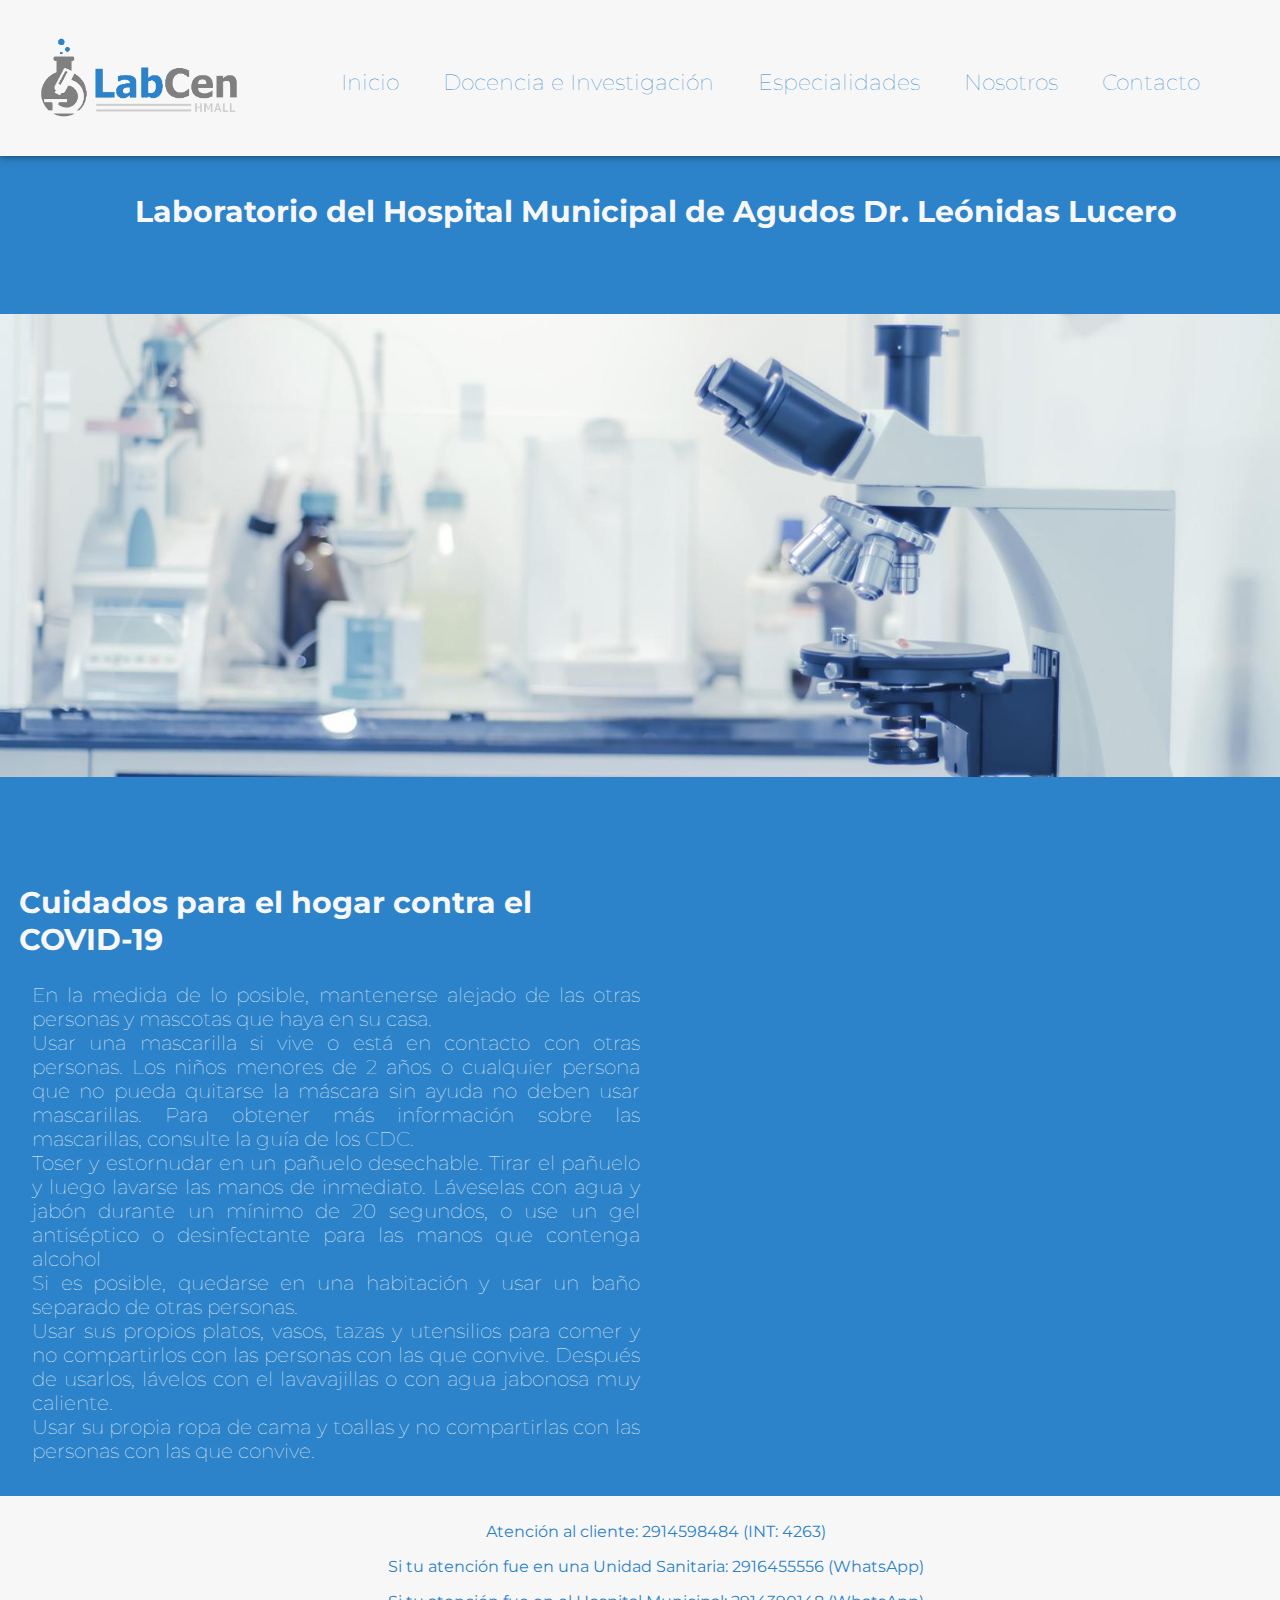
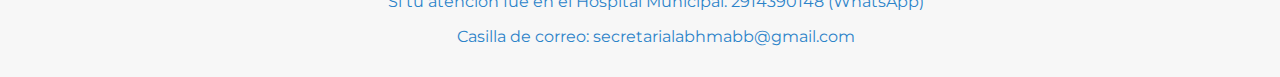
==== index.html @ 8967cf99 "Initial commit" ====
<!DOCTYPE html>
<html lang="en">

<head>
    <link rel="stylesheet" href= "./css/style.css">
    <link rel="preconnect" href="https://fonts.googleapis.com">
    <link rel="preconnect" href="https://fonts.gstatic.com" crossorigin>
    <link href="https://fonts.googleapis.com/css2?family=Montserrat:wght@500&display=swap" rel="stylesheet">
    <link href="https://fonts.googleapis.com/css2?family=Montserrat:wght@300;400;500&display=swap" rel="stylesheet">
    <meta charset="UTF-8">
    <meta http-equiv="X-UA-Compatible" content="IE=edge">
    <meta name="viewport" content="width=device-width, initial-scale=1.0">
    <title>Inicio</title>
</head>

<body class="reset grid_index">
    <header>
        <img class="logo" src="../img/Logo.png" alt="">
        <nav>
            <ul class="nav__links">
                <li><a href="#">Inicio</a></li>
                <li><a href="./html/docencia.html">Docencia e Investigación</a></li>
                <li><a href="./html/especialidades.html">Especialidades</a></li>
                <li><a href="./html/nosotros.html">Nosotros</a></li>
                <li><a href="./html/contacto.html">Contacto</a></li>
            </ul>
        </nav>
    </header>
    <h1 class="titulo">Laboratorio del Hospital Municipal de Agudos Dr. Leónidas Lucero</h1>
    <img class="bannersec" src="../img/labclin.jpg" alt="">
    
        <div class="contenido">
            <h2>Cuidados para el hogar contra el COVID-19</h2>
            <li>En la medida de lo posible, mantenerse alejado de las otras personas y mascotas que haya en su casa.
            </li>
            <li>Usar una mascarilla si vive o está en contacto con otras personas. Los niños menores de 2 años o
                cualquier persona que no pueda quitarse la máscara sin ayuda no deben usar mascarillas. Para obtener más
                información sobre las mascarillas, consulte la guía de los CDC.</li>
            <li>Toser y estornudar en un pañuelo desechable. Tirar el pañuelo y luego lavarse las manos de inmediato.
                Láveselas con agua y jabón durante un mínimo de 20 segundos, o use un gel antiséptico o desinfectante
                para las manos que contenga alcohol</li>
            <li>Si es posible, quedarse en una habitación y usar un baño separado de otras personas.</li>
            <li>Usar sus propios platos, vasos, tazas y utensilios para comer y no compartirlos con las personas con las
                que convive. Después de usarlos, lávelos con el lavavajillas o con agua jabonosa muy caliente.</li>
            <li>Usar su propia ropa de cama y toallas y no compartirlas con las personas con las que convive.</li>

        </div>

        <div class="video">
            <iframe width="800" height="600" src="https://www.youtube.com/embed/ZREP3GTznlg"
                title="YouTube video player" frameborder="0"
                allow="accelerometer; autoplay; clipboard-write; encrypted-media; gyroscope; picture-in-picture"
                allowfullscreen></iframe>
        </div>

    <footer class="footer">
        <div>
        <p>Atención al cliente: 2914598484 (INT: 4263)</p>
        <p>Si tu atención fue en una Unidad Sanitaria: 2916455556 (WhatsApp)</p>
        <p>Si tu atención fue en el Hospital Municipal: 2914390148 (WhatsApp)</p>
        <p>Casilla de correo: secretarialabhmabb@gmail.com</p>
        </div>
    </footer>
    </div>
</body>

</html>
---- css/style.css ----
.reset {
    margin: 0;
    padding: 0;
    box-sizing: border-box;
}

body{
    background-color: #2c83c9;
    font-family: 'Montserrat', sans-serif;
}

.bannersec{
        height: auto;
        width: 100%;
        display:block;
        margin:auto; 
        padding-top: 0%;
        padding-bottom: 0%;
}

.titulo {
    width: 85%;
    text-align: center;
    font-size: 30px;
    margin: auto;
    color: #f7f7f7;
    padding: 1%;
    font-family: 'Montserrat', sans-serif;  
}
.contenido h2{
    font-size: 30px;
    color: #f7f7f7;
    padding-left: 3%;
}
.contenido li{
    font-size: 20px;
    color: #f7f7f7;
    text-align: justify;
    max-width: 1024px;
    padding-left: 5%;
}

li, a {
    font-family: 'Montserrat', sans-serif;
    font-weight: lighter;
    font-size: 22px;
    text-decoration: none;
    color: #2c83c9;
}

header{
    background-color: #f7f7f7;
    display: flex;
    justify-content: space-between;
    align-items: center;
    padding: 30px 7% 30px 3%;
    box-shadow: 0px 0px 8px rgba(0,0,0,.6);
}

.nav__links {
    list-style: none;
}

.nav__links li {
    display: inline-block;
    padding: 0px 20px;
    padding-top: 10px;
}

.nav__links li a {
    transition: all 500ms ease;
    
}

.nav__links li a:hover {
    color: #f7f7f7;
    background-color: #2c83c9;
    border: none;
    border-radius: 50px;
    padding: 9px 25px;
    transition: all 500ms ease;
}
.logo{
    max-width: 200px;
    
}

.doc-list{
    padding-left: 3%;
}

.doc-list h1{
    color: #f7f7f7;
    font-size: 32px;
}
.doc-list li{
    color: #f7f7f7;
    font-size: 20px;
}


.footer{
    color:#2c83c9;
    background-color: #f7f7f7;
    width: 100%;
    text-align: center;
    padding-top: 10px;
    padding-bottom: 15px;
    bottom: 0;     
}


.caja-secciones{
    display:flex;
    justify-content: space-between;
    width: 90%;
    margin-left: 50px;
}

.caja-secciones-desc{
    font-size: 25px;
    color: #f7f7f7;
    text-align: justify; 
    width: 90%;   
    margin-left: 50px;
    }

    .caja-secciones-ind{
        width: 550px;
        padding-right: 100px;
        padding-left: 100px;
    }


    .division-nosotros{
        display: flex;
    }
    .division-nosotros img{
        padding-left: 300px;
    }

.flex-doc{
    display: flex;
    justify-content: space-between;
}

.posicion-docencia h4{
    color: #03045e;
}

.formulario{
width: 30%;
padding: 10px;
padding-right: 100px;
border-radius: 10px;
font-family: 'Montserrat', sans-serif;
font-size: 30px;
}

.consulta{
width: 30%;
height: 30%;
padding: 10px;
padding-right: 100px;
border-radius: 10px;
font-family: 'Montserrat', sans-serif;
font-size: 30px;
}

.form-complete{
   text-align: center;
}

.sexo-check{
    font-family: 'Montserrat', sans-serif;
    font-size: 30px;
    border-radius: 10px;
}

legend h2{
    color: white;
}

/*--------------------------------------------GRID INDEX--------------------------------------------*/

.grid_index{
    display: grid;
    grid-template-columns: repeat(2, 50%);
    grid-template-rows: 10% 4% 36% 40% auto;
    grid-row-gap: 1.5rem;
    grid-column-gap: 2rem;
    grid-template-areas: "header header"
                        "title title"
                        "img img"
                        "contenido video"
                        "footer footer";
    }
    header{
        grid-area: header;
    }
     .titulo {
         grid-area: title ;
     }
     .bannersec{
        grid-area: img;
        align-self: center;
        align-items: center;
     }
     .contenido{
         grid-area: contenido;
         align-self: center;
     }
     .video{
         grid-area: video;
         align-self: center;
     }
     .footer{
         grid-area: footer;
     }
     
/*--------------------------------------------GRID-DOCENCIA--------------------------------------------*/

     .grid_doc{
         display: grid;
         grid-template-columns: 100%;
         grid-template-rows:8% 4% 30% 47% auto; 
         grid-row-gap: 1.5rem;
         grid-template-areas: "header"
                              "title"
                              "img"
                              "texto"
                              "footer";
     }
     header{
         grid-area: header;
     }
     .titulo{
         grid-area: title;
     }
     .bannersec {
        grid-area: img;
     }
     .docencia{
        grid-area: docencia;
    }
    .investigacion{
        grid-area: investigacion;
    }
    .produc{
        grid-area: prod;
    }
     .doc-list{
         grid-area: texto;
         display: grid;
         grid-template-columns: 100%;
         grid-template-rows: 35% 30% 33%;
         grid-template-areas: "docencia"
                              "investigacion"
                              "prod";
        grid-row-gap: 1rem;
     }
    
     .footer{
         grid-area: footer;
         align-self: center;
     }

     .video{
         position: relative;
         padding-bottom: 56.25%;
         height: 0%;
     }
     .video iframe{
         position:absolute;
         top: 0;
         left: 0;
         width: 95%;
         height: 100%;
         padding-right: 5%;
     }

 /*--------------------------------------------MEDIA QUERIES INDEX 768px--------------------------------------------*/

 @media screen and (max-width: 768px) {
    body{
        background-color: #f7f7f7;
    }
    header{
        display: flex;
        flex-direction: column;
        padding: 30px 7% 30px 3%;
        box-shadow: 0px 0px 8px rgba(0,0,0,.6);
        align-items: center;
    }

    .titulo {
        color: #2c83c9;
        
    }

    .nav__links{
        display: flex;
        flex-direction: column;
        align-items: center;
    }
    .grid_index{
        display: grid;
        grid-template-columns: 100%;
        grid-template-rows: 16% 4% 15% 30% 21% auto;
        grid-row-gap: 1.5rem;
        grid-template-areas: "header"
                             "title"
                             "img"
                             "contenido"
                             "video"
                             "footer";
        }
        header{
            grid-area: header;
        }
         .titulo {
             grid-area: title ;
             align-self: center;
         }
         .bannersec{
            grid-area: img;
            align-self: center;
         }
         .contenido{
             grid-area: contenido;
             align-self: center;
             padding-right: 5%;
         }
         .video{
             grid-area: video;
             align-self: center;
         }
         .video iframe{
             padding-right: 0%;
             width: 100%;
         }
         .footer{
             grid-area: footer;
             align-self: center;
         }
    .contenido h2{
        color: #2c83c9;
        font-size: 25px;
        padding-left: 3%;
    }
    .contenido li{
        color: #2c83c9;
    }
    
    .contenido li{
        font-size: 20px;
        text-align: justify;
        max-width: 768px;
        padding-left: 5%;
        padding-right: 5%;
        line-height: 30px;
    }
    .footer{
        color:#f7f7f7;
        background-color: #2c83c9;     
    }

 }

/*--------------------------------------------MEDIA QUERIES INDEX 425px--------------------------------------------*/

 @media screen and (max-width: 425px) {
    body{
        background-color: #f7f7f7;
    }
    header{
        display: flex;
        flex-direction: column;
        padding: 30px 7% 30px 3%;
        box-shadow: 0px 0px 8px rgba(0,0,0,.6);
        align-items: center;
    }

    .titulo {
        color: #f7f7f7;
        
    }

    .nav__links{
        font-size: 8px;
        display: flex;
        flex-direction: column;
        align-items: center;
    }
    .grid_index{
        background-color: #2c83c9;
        display: grid;
        grid-template-columns: 100%;
        grid-template-rows: 16% 4% 8% 42% 12% auto;
        grid-row-gap: 1.5rem;
        grid-template-areas: "header"
                             "title"
                             "img"
                             "contenido"
                             "video"
                             "footer";
        }
        header{
            grid-area: header;
        }
         .titulo {
             grid-area: title ;
             align-self: center;
         }
         .bannersec{
            grid-area: img;
            align-self: center;
         }
         .contenido{
             grid-area: contenido;
             align-self: center;
             padding-right: 5%;
             padding-left: 5%;
         }
         .video{
             grid-area: video;
             align-self: center;
         }
         .video iframe{
             padding-right: 0%;
             width: 100%;
         }
         .footer{
             grid-area: footer;
             align-self: center;
         }
    .contenido h2{
        color: #f7f7f7;
        font-size: 20px;
        padding-left: 3%;
        text-align: center;
    }
       
    .contenido li{
        color: #f7f7f7;
        font-size: 15px;
        text-align: justify;
        max-width: 768px;
        padding-left: 5%;
        padding-right: 5%;
        line-height: 30px;
    }
    .footer{
        color:#2c83c9;
        background-color: #f7f7f7;  
        font-size: 15px; 
    }
    .grid_index .titulo{
        color: #f7f7f7;
        font-size: 23px;
    }

    .footer p{
        padding-right: 5%;
        padding-left: 5%;
    }

 }

 /*--------------------------------------------MEDIA QUERIES DOCENCIA 768px--------------------------------------------*/

 @media screen and (max-width: 768px) {
    body{
        background-color: #f7f7f7;
    }
    header{
        display: flex;
        flex-direction: column;
        padding: 30px 7% 30px 3%;
        box-shadow: 0px 0px 8px rgba(0,0,0,.6);
        align-items: center;
    }

    .titulo {
        color: #2c83c9;
        
    }

    .nav__links{
        display: flex;
        flex-direction: column;
        align-items: center;
    }

    .grid_doc{
        display: grid;
        grid-template-columns: 100%;
        grid-template-rows: 23% 4% 11.5% 47% auto;
        grid-row-gap: 1.5rem;
        grid-template-areas: "header"
                             "title"
                             "img"
                             "texto"
                             "footer";
        }
        header{
            grid-area: header;
        }
         .titulo {
             grid-area: title ;
             align-self: center;
         }
         .bannersec{
            grid-area: img;
            align-self: center;
         }
         .docencia{
            grid-area: docencia;
            align-self: center;
            padding-right: 5%;
        }
        .investigacion{
            grid-area: investigacion;
            align-self: center;
            padding-right: 5%;
        }
        .produc{
            grid-area: produc;
            align-self: center;
            padding-right: 5%;
        }
        .doc-list{
            padding-right: 3%;
            grid-area: texto;
            display: grid;
            grid-template-columns: 100%;
            grid-template-rows: 38% 27% 25%;
            grid-template-areas: "docencia"
                                 "investigacion"
                                 "produc";
           grid-row-gap: 1rem;
        }
         .footer{
            grid-area: footer;
            align-self: center;
        }
        .doc-list .docencia h1{
            color: #2c83c9;
            font-size: 25px;
            padding-left: 5%;
        }
        .doc-list .investigacion h1{
            color: #2c83c9;
            font-size: 25px;
            padding-left: 5%;
        }
        .doc-list .produc h1{
            color: #2c83c9;
            font-size: 25px;
            padding-left: 5%;
        }
        .doc-list .docencia li{
            color: #2c83c9;
            font-size: 20px;
            text-align: justify;
            padding-right: 5%;
        }
        .doc-list .investigacion li{
            color: #2c83c9;
            font-size: 20px;
            text-align: justify;
            padding-right: 5%;
        }
        .doc-list .produc li{
            color: #2c83c9;
            font-size: 20px;
            text-align: justify;
            padding-right: 5%;
        }

 }
 
  /*--------------------------------------------MEDIA QUERIES DOCENCIA 425px--------------------------------------------*/

 @media screen and (max-width: 425px) {
    body{
        background-color: #f7f7f7;
    }
    header{
        display: flex;
        flex-direction: column;
        padding: 30px 7% 30px 3%;
        box-shadow: 0px 0px 8px rgba(0,0,0,.6);
        align-items: center;
    }

    .titulo {
        color: #f7f7f7;
        
    }

    .nav__links{
        font-size: 8px;
        display: flex;
        flex-direction: column;
        align-items: center;
    }
    .grid_doc{
        background-color: #2c83c9;
        display: grid;
        grid-template-columns: 100%;
        grid-template-rows: 23% 4% 7% 47% auto;
        grid-row-gap: 1.5rem;
        grid-template-areas: "header"
                             "title"
                             "img"
                             "texto"
                             "footer";
        }
        header{
            grid-area: header;
        }
         .titulo {
             grid-area: title ;
             align-self: center;
         }
         .bannersec{
            grid-area: img;
            align-self: center;
         }
         .docencia{
            grid-area: docencia;
            align-self: center;
            padding-right: 5%;
        }
        .investigacion{
            grid-area: investigacion;
            align-self: center;
            padding-right: 5%;
        }
        .produc{
            grid-area: produc;
            align-self: center;
            padding-right: 5%;
        }
        .doc-list{
            padding-right: 3%;
            grid-area: texto;
            display: grid;
            grid-template-columns: 100%;
            grid-template-rows:  38% 27% 25%;
            grid-template-areas: "docencia"
                                 "investigacion"
                                 "produc";
           grid-row-gap: 1rem;
        }
         .doc-list .docencia h1{
            color: #f7f7f7;
            font-size: 20px;
            padding-left: 5%;
        }
        .doc-list .investigacion h1{
            color: #f7f7f7;
            font-size: 20px;
            padding-left: 5%;
        }
        .doc-list .produc h1{
            color: #f7f7f7;
            font-size: 20px;
            padding-left: 5%;
        }
        .doc-list .docencia li{
            color: #f7f7f7;
            font-size: 15px;
            text-align: justify;
            padding-right: 5%;
        }
        .doc-list .investigacion li{
            color: #f7f7f7;
            font-size: 15px;
            text-align: justify;
            padding-right: 5%;
        }
        .doc-list .produc li{
            color: #f7f7f7;
            font-size: 15px;
            text-align: justify;
            padding-right: 5%;
        }
        
         .footer{
             grid-area: footer;
             align-self: center;
         }
   

    .footer{
        color:#2c83c9;
        background-color: #f7f7f7;  
        font-size: 15px; 
    }
    .grid_doc .titulo{
        color: #f7f7f7;
        font-size: 23px;
    }

    .footer p{
        padding-right: 5%;
        padding-left: 5%;
    }

 }
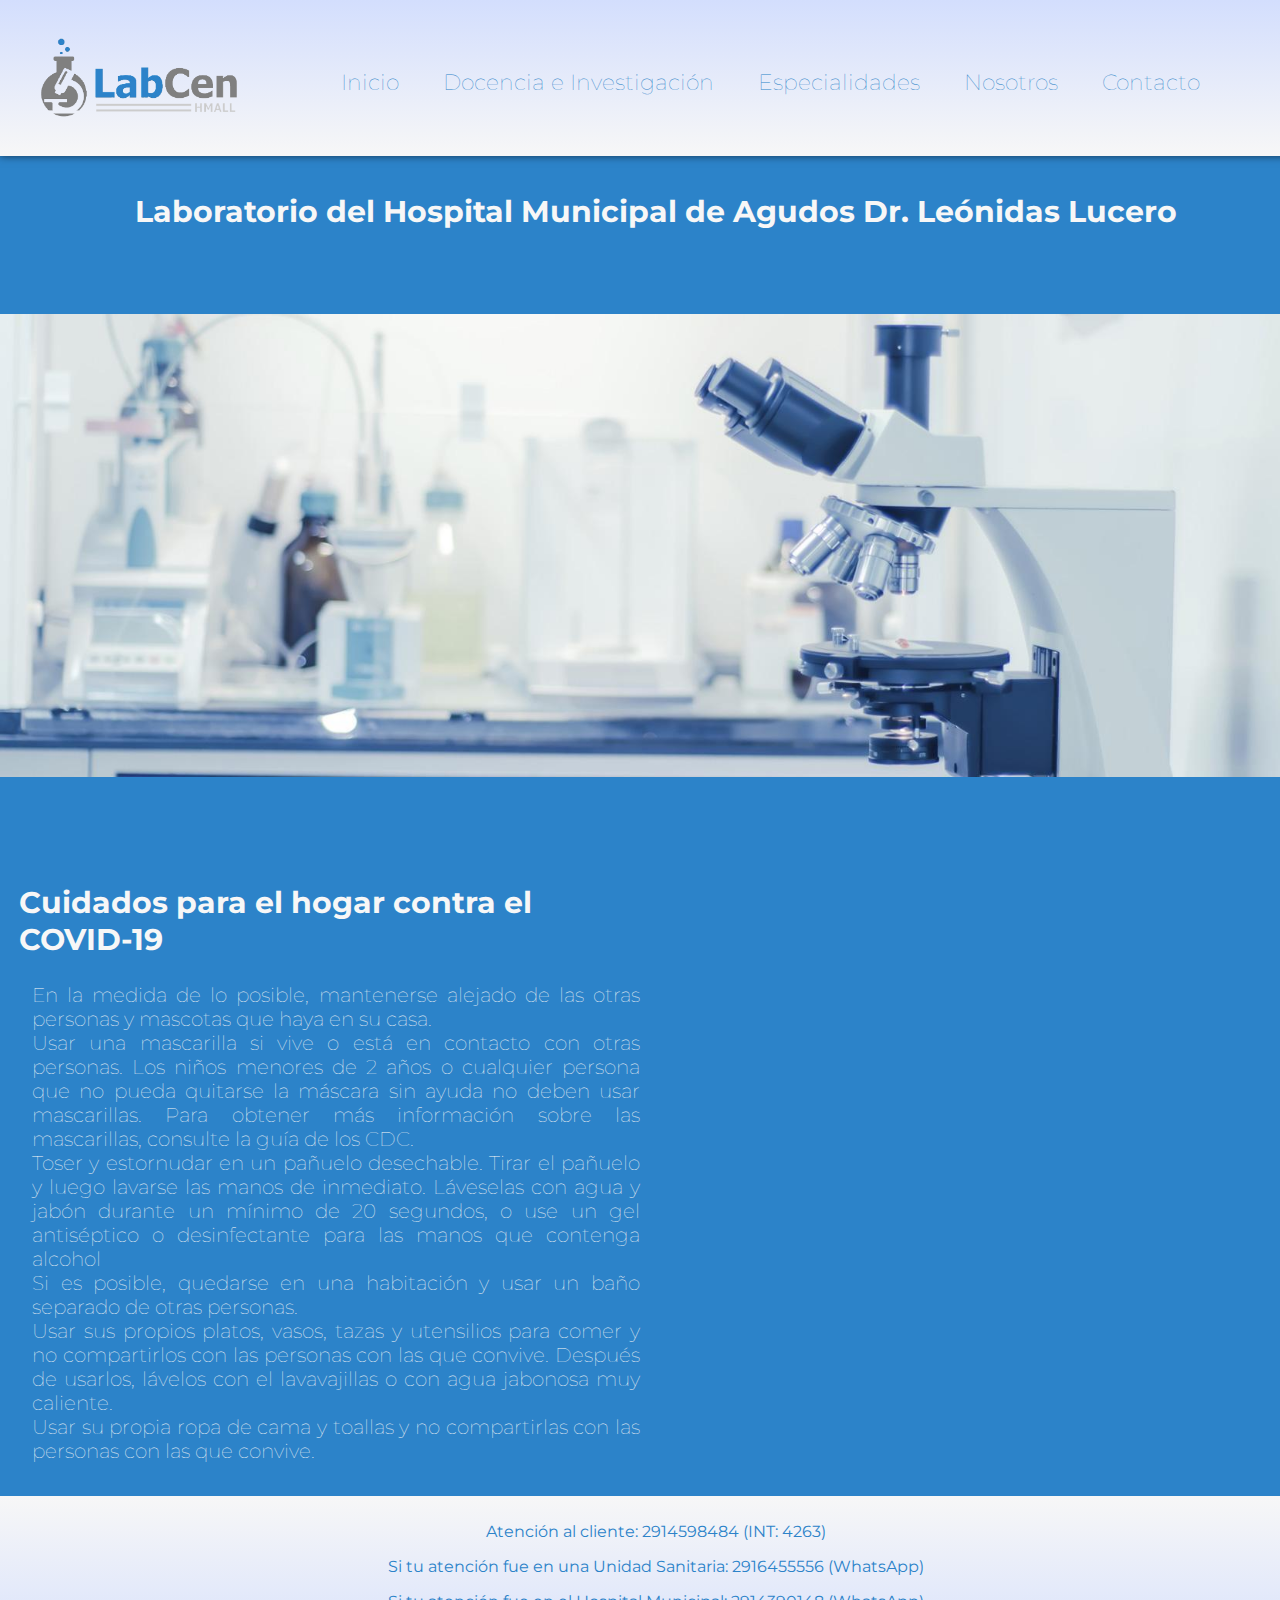
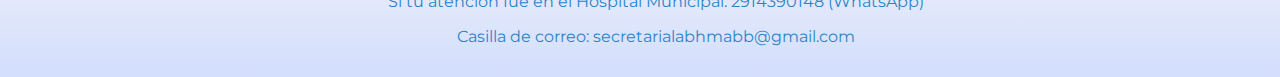
==== commit 181f79ba: "add transformation to title" ====
--- a/index.html
+++ b/index.html
@@ -14,7 +14,7 @@
 </head>
 
 <body class="reset grid_index">
-    <header>
+    <header class="grad">
         <img class="logo" src="../img/Logo.png" alt="">
         <nav>
             <ul class="nav__links">
@@ -53,7 +53,7 @@
                 allowfullscreen></iframe>
         </div>
 
-    <footer class="footer">
+    <footer class="footer grad1">
         <div>
         <p>Atención al cliente: 2914598484 (INT: 4263)</p>
         <p>Si tu atención fue en una Unidad Sanitaria: 2916455556 (WhatsApp)</p>
--- a/css/style.css
+++ b/css/style.css
@@ -711,4 +711,11 @@
 
  }
 
- 
+ /*---------------GRADIENTES---------------*/
+ .grad {
+     background-image: linear-gradient(to bottom, rgb(211, 222, 253), #f7f7f7 100%, white);
+ }
+
+ .grad1{
+    background-image: linear-gradient(to top, rgb(211, 222, 253), #f7f7f7 100%, white);
+ }
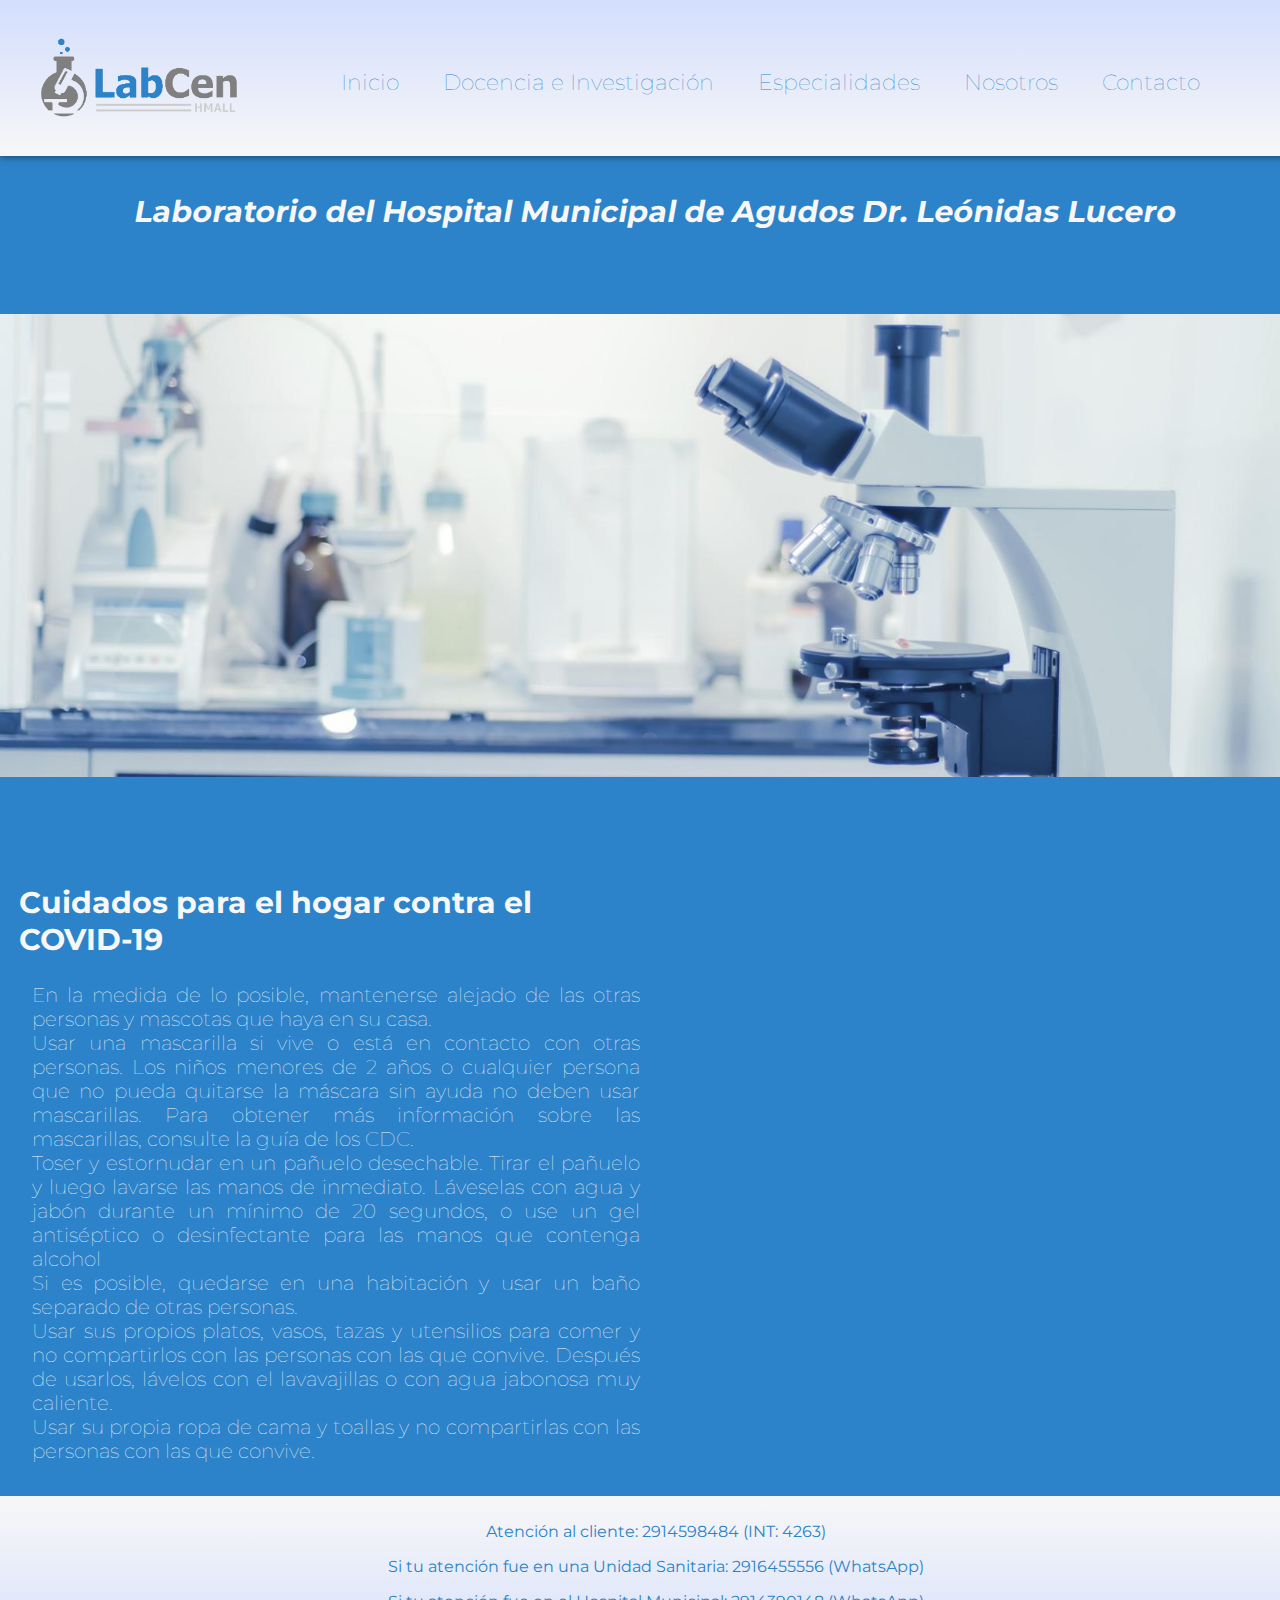
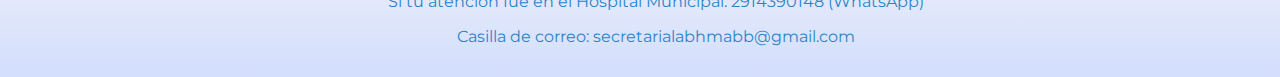
==== commit 3d2b3345: "add gradient(header-footer) + transform(title)" ====
--- a/index.html
+++ b/index.html
@@ -26,7 +26,7 @@
             </ul>
         </nav>
     </header>
-    <h1 class="titulo">Laboratorio del Hospital Municipal de Agudos Dr. Leónidas Lucero</h1>
+    <h1 class="titulo transf">Laboratorio del Hospital Municipal de Agudos Dr. Leónidas Lucero</h1>
     <img class="bannersec" src="../img/labclin.jpg" alt="">
     
         <div class="contenido">
--- a/css/style.css
+++ b/css/style.css
@@ -719,3 +719,10 @@
  .grad1{
     background-image: linear-gradient(to top, rgb(211, 222, 253), #f7f7f7 100%, white);
  }
+
+ /*---------------TRANSFORMACIONES---------*/
+ .transf{
+     transform: skewX(-10deg);
+     transition: all 2s;
+ }
+ 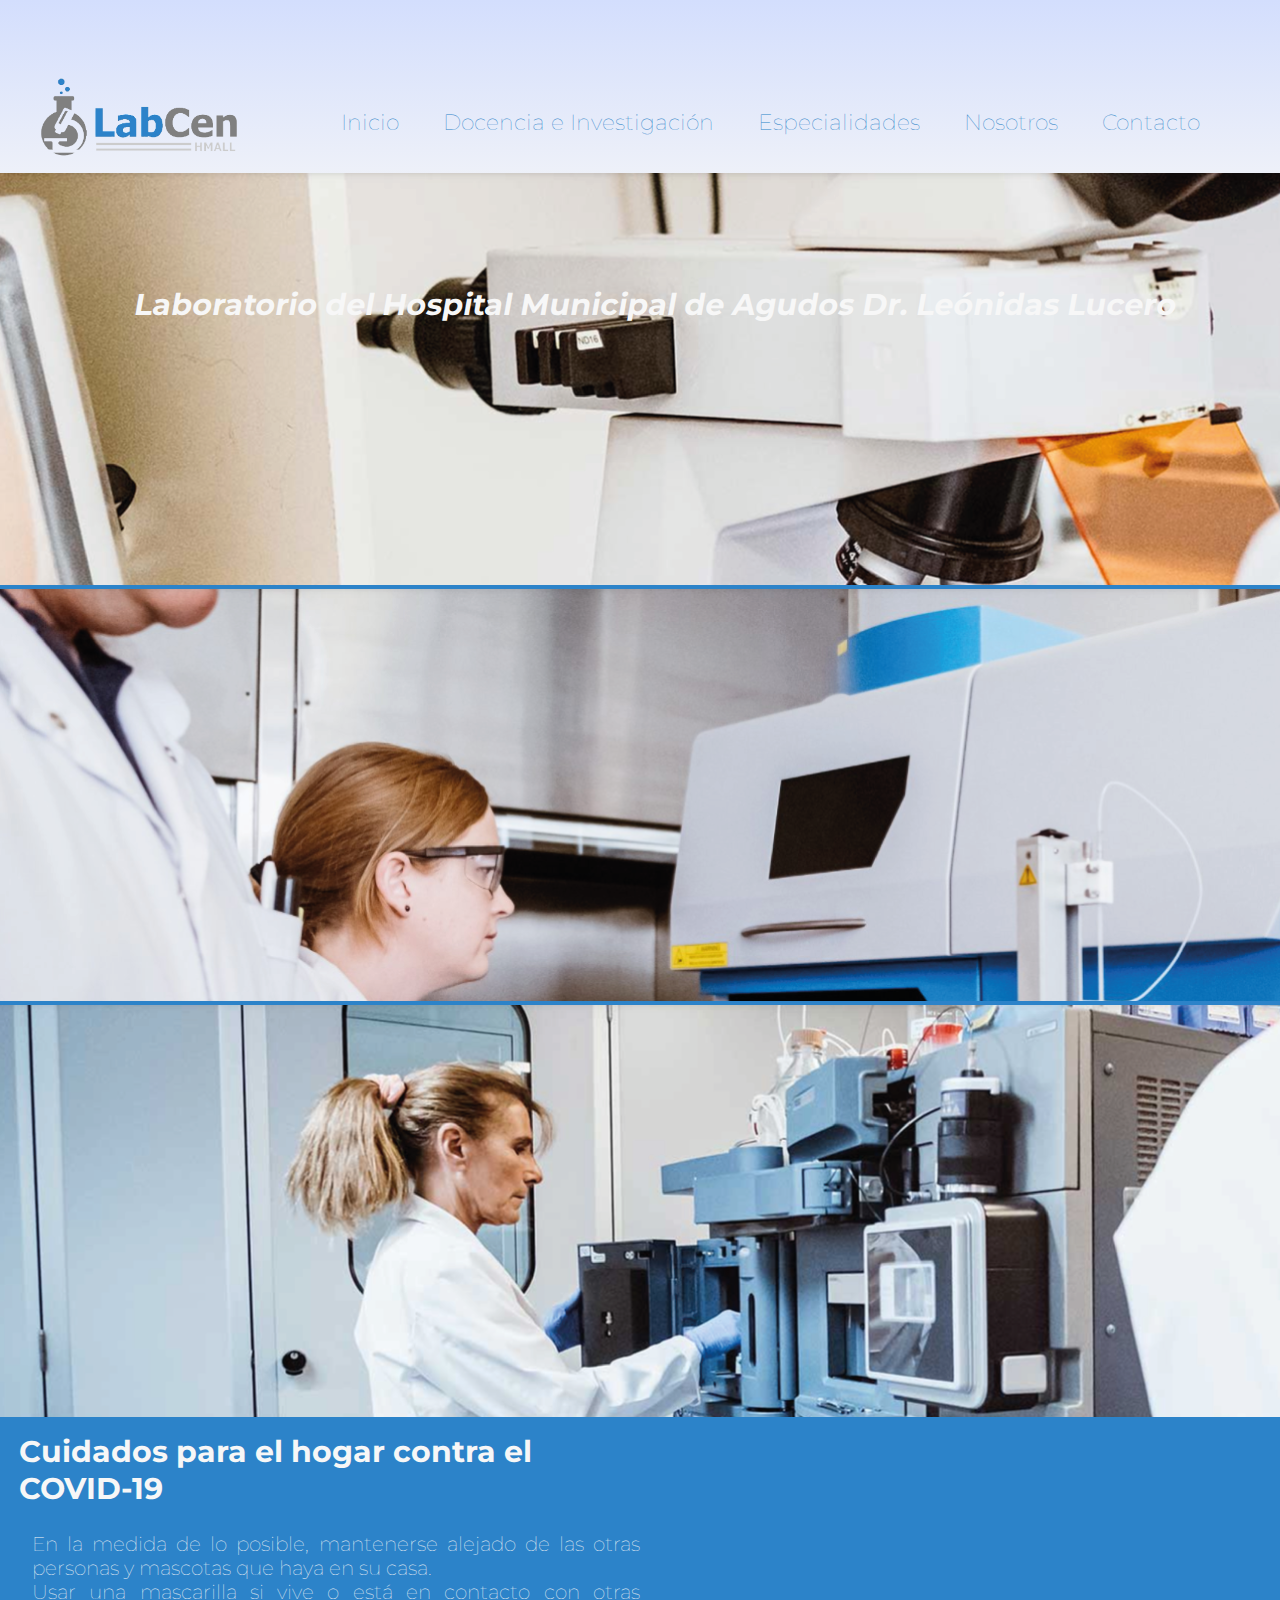
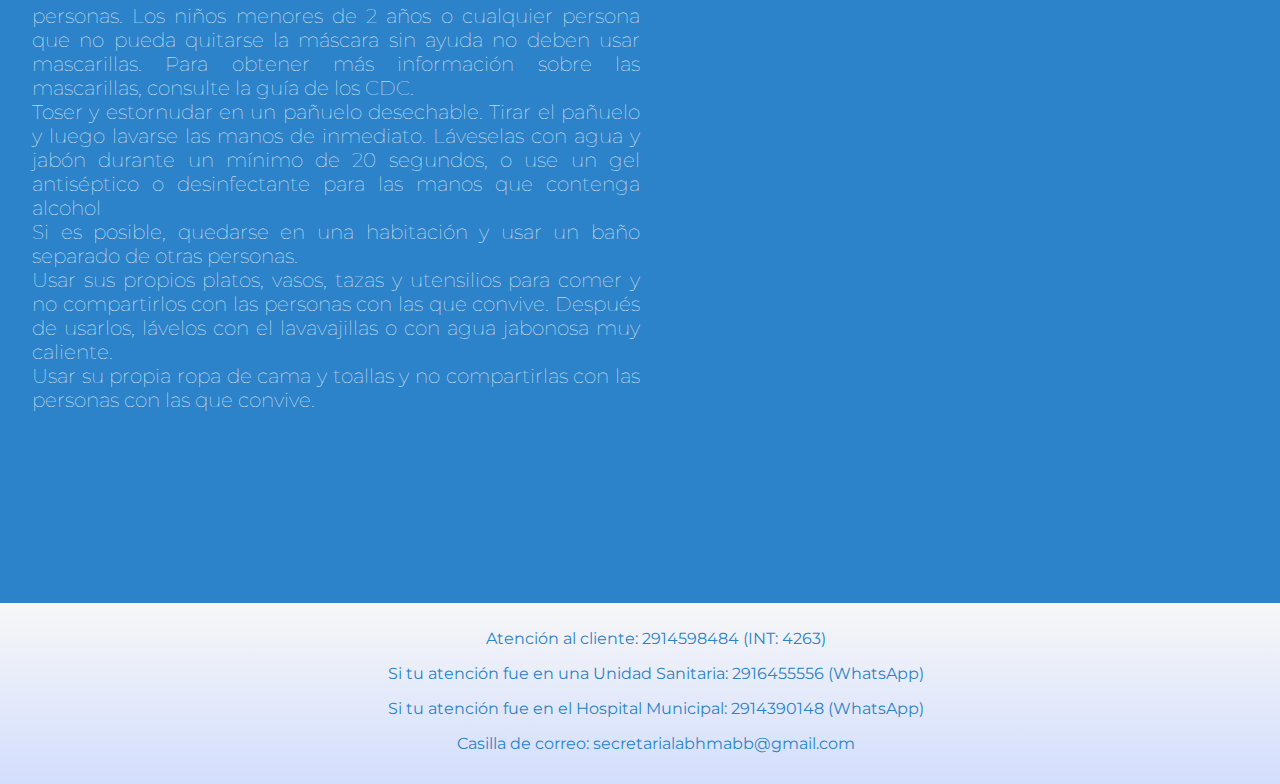
==== commit e2d74e50: "se comento el codigo de la imagen en HTML y en CSS se cambio, dentro de grid, el .bannersec por #car" ====
--- a/index.html
+++ b/index.html
@@ -2,7 +2,7 @@
 <html lang="en">
 
 <head>
-    <link rel="stylesheet" href= "./css/style.css">
+    <link href="https://cdn.jsdelivr.net/npm/bootstrap@5.1.3/dist/css/bootstrap.min.css" rel="stylesheet" integrity="sha384-1BmE4kWBq78iYhFldvKuhfTAU6auU8tT94WrHftjDbrCEXSU1oBoqyl2QvZ6jIW3" crossorigin="anonymous">
     <link rel="preconnect" href="https://fonts.googleapis.com">
     <link rel="preconnect" href="https://fonts.gstatic.com" crossorigin>
     <link href="https://fonts.googleapis.com/css2?family=Montserrat:wght@500&display=swap" rel="stylesheet">
@@ -11,6 +11,7 @@
     <meta http-equiv="X-UA-Compatible" content="IE=edge">
     <meta name="viewport" content="width=device-width, initial-scale=1.0">
     <title>Inicio</title>
+    <link rel="stylesheet" href= "./css/style.css">
 </head>
 
 <body class="reset grid_index">
@@ -27,7 +28,20 @@
         </nav>
     </header>
     <h1 class="titulo transf">Laboratorio del Hospital Municipal de Agudos Dr. Leónidas Lucero</h1>
-    <img class="bannersec" src="../img/labclin.jpg" alt="">
+    <div id="carouselExampleFade" class="carousel slide carousel-fade" data-bs-ride="carousel">
+        <div class="carousel-inner">
+          <div class="carousel-item active">
+            <img src="./img/index1.png" class="d-block w-100" alt="...">
+          </div>
+          <div class="carousel-item">
+            <img src="../img/index2.png" class="d-block w-100" alt="...">
+          </div>
+          <div class="carousel-item">
+            <img src="../img/index3.png" class="d-block w-100" alt="...">
+          </div>
+        </div>
+    </div>
+    <!-- <img class="bannersec" src="../img/labclin.jpg" alt=""> -->
     
         <div class="contenido">
             <h2>Cuidados para el hogar contra el COVID-19</h2>
@@ -62,6 +76,7 @@
         </div>
     </footer>
     </div>
+    <script src="https://cdn.jsdelivr.net/npm/bootstrap@5.1.3/dist/js/bootstrap.bundle.min.js" integrity="sha384-ka7Sk0Gln4gmtz2MlQnikT1wXgYsOg+OMhuP+IlRH9sENBO0LRn5q+8nbTov4+1p" crossorigin="anonymous"></script>
 </body>
 
 </html>  --- a/css/style.css
+++ b/css/style.css
@@ -47,6 +47,13 @@
     text-decoration: none;
     color: #2c83c9;
 }
+.contenido-lista li {
+    font-family: 'Montserrat', sans-serif;
+    font-weight: lighter;
+    font-size: 15px;
+    text-decoration: none;
+    color: #f7f7f7;
+}
 
 header{
     background-color: #f7f7f7;
@@ -94,7 +101,7 @@
     font-size: 32px;
 }
 .doc-list li{
-    color: #f7f7f7;
+    color: #03045e;
     font-size: 20px;
 }
 
@@ -118,11 +125,11 @@
 }
 
 .caja-secciones-desc{
-    font-size: 25px;
+    font-size: 20px;
     color: #f7f7f7;
     text-align: justify; 
     width: 90%;   
-    margin-left: 50px;
+    margin-left: 100px;
     }
 
     .caja-secciones-ind{
@@ -201,7 +208,7 @@
      .titulo {
          grid-area: title ;
      }
-     .bannersec{
+     #carouselExampleFade{
         grid-area: img;
         align-self: center;
         align-items: center;
@@ -222,8 +229,9 @@
 
      .grid_doc{
          display: grid;
+         align-items: center;
          grid-template-columns: 100%;
-         grid-template-rows:8% 4% 30% 47% auto; 
+         grid-template-rows:11.5% 6% 35% 45% auto; 
          grid-row-gap: 1.5rem;
          grid-template-areas: "header"
                               "title"
@@ -249,16 +257,16 @@
     .produc{
         grid-area: prod;
     }
-     .doc-list{
+     /* .doc-list{
          grid-area: texto;
          display: grid;
          grid-template-columns: 100%;
-         grid-template-rows: 35% 30% 33%;
+         grid-template-rows: 33% 30% 33%;
          grid-template-areas: "docencia"
                               "investigacion"
                               "prod";
         grid-row-gap: 1rem;
-     }
+     } */
     
      .footer{
          grid-area: footer;
@@ -361,8 +369,7 @@
         line-height: 30px;
     }
     .footer{
-        color:#f7f7f7;
-        background-color: #2c83c9;     
+        color:#2c83c9;     
     }
 
  }
@@ -725,4 +732,32 @@
      transform: skewX(-10deg);
      transition: all 2s;
  }
- + .titulo_secc{
+    width: 85%;
+    text-align: center;
+    font-size: 24px;
+    margin: auto;
+    color: #f7f7f7;
+    padding: 1%;
+    font-family: 'Montserrat', sans-serif;  
+    background-color: #73baf5;
+    border-radius: 35px 0px 35px 0px;
+-moz-border-radius: 35px 0px 35px 0px;
+-webkit-border-radius: 35px 0px 35px 0px;
+}
+.subtitulo_secc{
+    width: 85%;
+    text-align: center;
+    font-size: 20px;
+    margin: auto;
+    color: #f7f7f7;
+    padding: 1%;
+    font-family: 'Montserrat', sans-serif;  
+    background-color: #73baf5;
+    border-radius: 35px;
+}
+
+.accordion-botton-color{
+    background-image: linear-gradient(to top, rgb(211, 222, 253), #f7f7f7 100%, white);
+    font-size: 1.2rem;
+}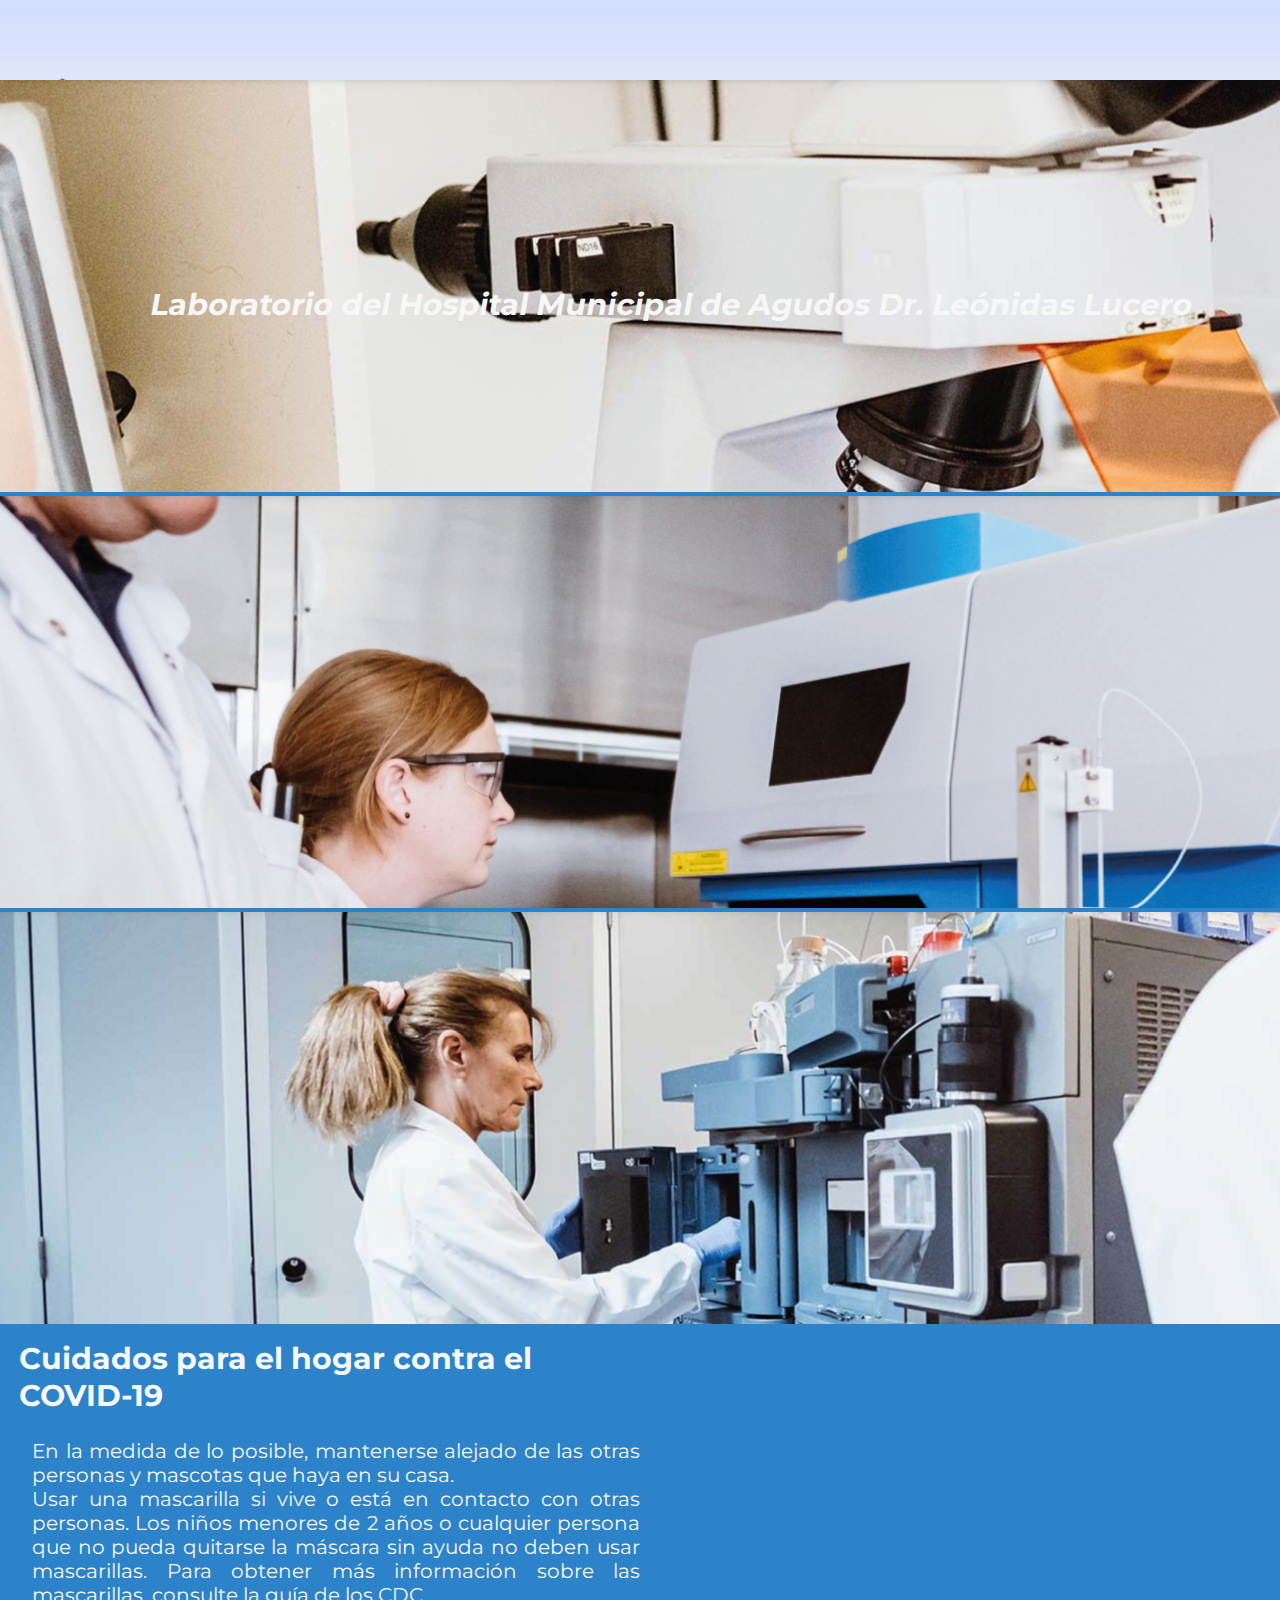
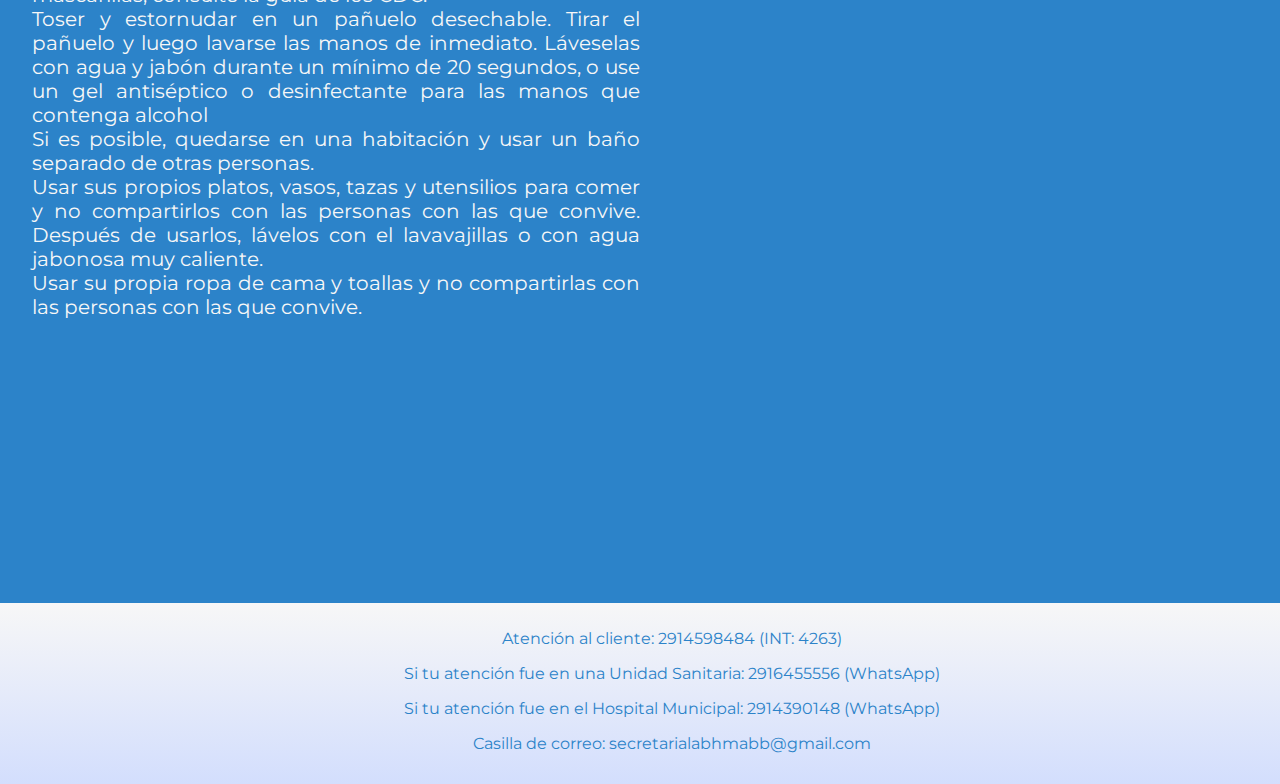
==== commit f7a0e063: "se agregó SCSS a todo el proyecto y se comentó todo el CSS antiguo" ====
--- a/index.html
+++ b/index.html
@@ -11,7 +11,7 @@
     <meta http-equiv="X-UA-Compatible" content="IE=edge">
     <meta name="viewport" content="width=device-width, initial-scale=1.0">
     <title>Inicio</title>
-    <link rel="stylesheet" href= "./css/style.css">
+    <link rel="stylesheet" href= "./css/main.css">
 </head>
 
 <body class="reset grid_index">
--- a/css/main.css
+++ b/css/main.css
@@ -0,0 +1,1167 @@
+.reset {
+  margin: 0;
+  padding: 0;
+  -webkit-box-sizing: border-box;
+          box-sizing: border-box;
+}
+
+body {
+  background-color: #2c83c9;
+  font-family: 'Montserrat', sans-serif;
+}
+
+header {
+  background-color: #f7f7f7;
+  display: -webkit-box;
+  display: -ms-flexbox;
+  display: flex;
+  -webkit-box-pack: justify;
+      -ms-flex-pack: justify;
+          justify-content: space-between;
+  -webkit-box-align: center;
+      -ms-flex-align: center;
+          align-items: center;
+  padding: 30px 7% 30px 3%;
+  -webkit-box-shadow: 0px 0px 8px rgba(0, 0, 0, 0.6);
+          box-shadow: 0px 0px 8px rgba(0, 0, 0, 0.6);
+}
+
+header .nav__links {
+  list-style: none;
+}
+
+header .nav__links li {
+  display: inline-block;
+  padding: 0px 20px;
+  padding-top: 10px;
+}
+
+header .nav__links li a {
+  -webkit-transition: all 500ms ease;
+  transition: all 500ms ease;
+}
+
+header .nav__links li a:hover {
+  color: #f7f7f7;
+  background-color: #2c83c9;
+  border: none;
+  border-radius: 50px;
+  padding: 9px 25px;
+  -webkit-transition: all 500ms ease;
+  transition: all 500ms ease;
+}
+
+header .logo {
+  max-width: 200px;
+}
+
+header li, header a {
+  font-family: 'Montserrat', sans-serif;
+  font-weight: lighter;
+  font-size: 22px;
+  text-decoration: none;
+  color: #2c83c9;
+  list-style: none;
+}
+
+.footer {
+  color: #2c83c9;
+  background-color: #f7f7f7;
+  width: 100%;
+  text-align: center;
+  padding-top: 10px;
+  padding-bottom: 15px;
+  bottom: 0;
+}
+
+.grad1 {
+  background-image: -webkit-gradient(linear, left bottom, left top, from(#d3defd), color-stop(100%, #f7f7f7), to(white));
+  background-image: linear-gradient(to top, #d3defd, #f7f7f7 100%, white);
+}
+
+.grad {
+  background-image: -webkit-gradient(linear, left top, left bottom, from(#d3defd), color-stop(100%, #f7f7f7), to(white));
+  background-image: linear-gradient(to bottom, #d3defd, #f7f7f7 100%, white);
+}
+
+.titulo {
+  width: 85%;
+  text-align: center;
+  font-size: 30px;
+  margin: auto;
+  color: #f7f7f7;
+  padding: 1%;
+  font-family: 'Montserrat', sans-serif;
+}
+
+.bannersec {
+  height: auto;
+  width: 100%;
+  display: block;
+  margin: auto;
+  padding-top: 0%;
+  padding-bottom: 0%;
+}
+
+/*--------------------------------------------CLASES INDEX--------------------------------------------*/
+.contenido h2 {
+  font-size: 30px;
+  color: #f7f7f7;
+  padding-left: 3%;
+}
+
+.contenido li {
+  font-size: 20px;
+  color: #f7f7f7;
+  text-align: justify;
+  max-width: 1024px;
+  padding-left: 5%;
+}
+
+.video {
+  position: relative;
+  padding-bottom: 56.25%;
+  height: 0%;
+}
+
+.video iframe {
+  position: absolute;
+  top: 0;
+  left: 0;
+  width: 95%;
+  height: 100%;
+  padding-right: 5%;
+}
+
+/*--------------------------------------------CLASES ESPECIALIDADES--------------------------------------------*/
+.caja-secciones {
+  display: -webkit-box;
+  display: -ms-flexbox;
+  display: flex;
+  -webkit-box-pack: justify;
+      -ms-flex-pack: justify;
+          justify-content: space-between;
+  width: 90%;
+  margin-left: 50px;
+}
+
+.caja-secciones-desc {
+  font-size: 20px;
+  color: #f7f7f7;
+  text-align: justify;
+  width: 90%;
+  margin-left: 100px;
+}
+
+.caja-secciones-ind {
+  width: 550px;
+  padding-right: 100px;
+  padding-left: 100px;
+}
+
+.contenido-lista li {
+  font-family: 'Montserrat', sans-serif;
+  font-weight: lighter;
+  font-size: 15px;
+  text-decoration: none;
+  color: #f7f7f7;
+}
+
+/*--------------------------------------------CLASES NOSOTROS--------------------------------------------*/
+.noinline ul {
+  -webkit-padding-start: 0px;
+          padding-inline-start: 0px;
+  list-style: none;
+}
+
+/*--------------------------------------------CLASES CONTACTO--------------------------------------------*/
+.container {
+  max-width: 600px;
+  width: 100%;
+  margin: 0 20px;
+  position: relative;
+}
+
+#contactus {
+  font: 400 12px/16px "Roboto", Helvetica, Arial, sans-serif;
+  background: #F9F9F9;
+  padding: 25px;
+  margin: 150px 0;
+  -webkit-box-shadow: 0 0 20px 0 rgba(0, 0, 0, 0.2), 0 5px 5px 0 rgba(0, 0, 0, 0.24);
+          box-shadow: 0 0 20px 0 rgba(0, 0, 0, 0.2), 0 5px 5px 0 rgba(0, 0, 0, 0.24);
+  margin-left: 20%;
+}
+
+#contactus h3 {
+  display: block;
+  font-size: 30px;
+  font-weight: 300;
+  margin-bottom: 20px;
+  text-align: center;
+  color: #03045e;
+}
+
+#contactus h4 {
+  margin: 5px 0 15px;
+  display: block;
+  font-size: 13px;
+  font-weight: 400;
+}
+
+fieldset {
+  border: medium none !important;
+  margin: 0 0 10px;
+  min-width: 100%;
+  padding: 0;
+  width: 100%;
+}
+
+#contactus input[type="text"],
+#contactus input[type="email"],
+#contactus input[type="tel"],
+#contactus input[type="url"],
+#contactus textarea {
+  width: 95%;
+  border: 1px solid #ccc;
+  background: #FFF;
+  margin: 0 0 5px;
+  padding: 10px;
+}
+
+#contactus input[type="text"]:hover,
+#contactus input[type="email"]:hover,
+#contactus input[type="tel"]:hover,
+#contactus input[type="url"]:hover,
+#contactus textarea:hover {
+  -webkit-transition: border-color 0.3s ease-in-out;
+  transition: border-color 0.3s ease-in-out;
+  border: 1px solid #aaa;
+}
+
+#contactus textarea {
+  height: 100px;
+  max-width: 100%;
+  resize: none;
+}
+
+#contactus button[type="submit"] {
+  cursor: pointer;
+  width: 100%;
+  border: none;
+  background: #03045e;
+  color: #FFF;
+  margin: 0 0 5px;
+  padding: 10px;
+  font-size: 15px;
+}
+
+#contactus button[type="submit"]:hover {
+  background: #f07150;
+  -webkit-transition: background 0.3s ease-in-out;
+  -webkit-transition: background-color 0.3s ease-in-out;
+  transition: background-color 0.3s ease-in-out;
+}
+
+#contactus button[type="submit"]:active {
+  -webkit-box-shadow: inset 0 1px 3px rgba(0, 0, 0, 0.5);
+          box-shadow: inset 0 1px 3px rgba(0, 0, 0, 0.5);
+}
+
+#contactus input:focus,
+#contactus textarea:focus {
+  outline: 0;
+  border: 1px solid #aaa;
+}
+
+::-webkit-input-placeholder {
+  color: #888;
+}
+
+:-moz-placeholder {
+  color: #888;
+}
+
+::-moz-placeholder {
+  color: #888;
+}
+
+:-ms-input-placeholder {
+  color: #888;
+}
+
+/*--------------------------------------------GRID INDEX--------------------------------------------*/
+.grid_index {
+  display: -ms-grid;
+  display: grid;
+  -ms-grid-columns: (50%)[2];
+      grid-template-columns: repeat(2, 50%);
+  -ms-grid-rows: 10% 4% 28% 48% auto;
+      grid-template-rows: 10% 4% 28% 48% auto;
+  grid-row-gap: 1.5rem;
+  grid-column-gap: 4rem;
+      grid-template-areas: "header header"+ "title title"+ "img img"+ "contenido video"+ "footer footer";
+}
+
+header {
+  -ms-grid-row: 1;
+  -ms-grid-column: 1;
+  -ms-grid-column-span: 2;
+  grid-area: header;
+}
+
+.titulo {
+  -ms-grid-row: 2;
+  -ms-grid-column: 1;
+  -ms-grid-column-span: 2;
+  grid-area: title;
+}
+
+#carouselExampleFade {
+  -ms-grid-row: 3;
+  -ms-grid-column: 1;
+  -ms-grid-column-span: 2;
+  grid-area: img;
+  -ms-flex-item-align: center;
+      align-self: center;
+  -webkit-box-align: center;
+      -ms-flex-align: center;
+          align-items: center;
+}
+
+.contenido {
+  -ms-grid-row: 4;
+  -ms-grid-column: 1;
+  grid-area: contenido;
+  -ms-flex-item-align: center;
+      -ms-grid-row-align: center;
+      align-self: center;
+}
+
+.video {
+  -ms-grid-row: 4;
+  -ms-grid-column: 2;
+  grid-area: video;
+  -ms-flex-item-align: center;
+      -ms-grid-row-align: center;
+      align-self: center;
+}
+
+.footer {
+  -ms-grid-row: 5;
+  -ms-grid-column: 1;
+  -ms-grid-column-span: 2;
+  grid-area: footer;
+}
+
+/*--------------------------------------------GRID DOCENCIA--------------------------------------------*/
+.grid_doc {
+  display: -ms-grid;
+  display: grid;
+  -webkit-box-align: center;
+      -ms-flex-align: center;
+          align-items: center;
+  -ms-grid-columns: 100%;
+      grid-template-columns: 100%;
+  -ms-grid-rows: 11.5% 6% 35% 45% auto;
+      grid-template-rows: 11.5% 6% 35% 45% auto;
+  grid-row-gap: 1.5rem;
+      grid-template-areas: "header"+ "title"+ "img"+ "texto"+ "footer";
+}
+
+header {
+  -ms-grid-row: 1;
+  -ms-grid-column: 1;
+  -ms-grid-column-span: 2;
+  grid-area: header;
+}
+
+.titulo {
+  -ms-grid-row: 2;
+  -ms-grid-column: 1;
+  -ms-grid-column-span: 2;
+  grid-area: title;
+}
+
+.bannersec {
+  -ms-grid-row: 3;
+  -ms-grid-column: 1;
+  -ms-grid-column-span: 2;
+  grid-area: img;
+}
+
+.docencia {
+  grid-area: docencia;
+}
+
+.investigacion {
+  grid-area: investigacion;
+}
+
+.produc {
+  grid-area: prod;
+}
+
+.footer {
+  -ms-grid-row: 5;
+  -ms-grid-column: 1;
+  -ms-grid-column-span: 2;
+  grid-area: footer;
+  -ms-flex-item-align: center;
+      align-self: center;
+}
+
+/*--------------------------------------------GRID-NOSOTROS--------------------------------------------*/
+.grid_nos {
+  display: -ms-grid;
+  display: grid;
+  -ms-grid-columns: 50% 50%;
+      grid-template-columns: 50% 50%;
+  -ms-grid-rows: 6.5% 3% 18% 6% 5% 5% 5% 3% auto;
+      grid-template-rows: 6.5% 3% 18% 6% 5% 5% 5% 3% auto;
+  grid-row-gap: 1.5rem;
+  grid-column-gap: 1.5rem;
+      grid-template-areas: "header header"+ "title title"+ "img img"+ "politicas politicas"+ "vision vision"+ "mision mision"+ "valores valores"+ "staff staff"+ "jefe subjefe"+ "secretaria jeferes"+ "agentes agentes"+ "profesionales tecnicos"+ "footer footer";
+}
+
+.grid_nos, li {
+  color: #f7f7f7;
+  font-size: 17px;
+}
+
+header {
+  -ms-grid-row: 1;
+  -ms-grid-column: 1;
+  -ms-grid-column-span: 2;
+  grid-area: header;
+}
+
+.titulo {
+  -ms-grid-row: 2;
+  -ms-grid-column: 1;
+  -ms-grid-column-span: 2;
+  grid-area: title;
+}
+
+.bannersec {
+  -ms-grid-row: 3;
+  -ms-grid-column: 1;
+  -ms-grid-column-span: 2;
+  grid-area: img;
+}
+
+.politicas {
+  -ms-grid-row: 4;
+  -ms-grid-column: 1;
+  -ms-grid-column-span: 2;
+  grid-area: politicas;
+  text-align: center;
+  padding-left: 3%;
+  padding-right: 3%;
+}
+
+.vision {
+  -ms-grid-row: 5;
+  -ms-grid-column: 1;
+  -ms-grid-column-span: 2;
+  grid-area: vision;
+  text-align: center;
+  padding-left: 3%;
+  padding-right: 3%;
+}
+
+.mision {
+  -ms-grid-row: 6;
+  -ms-grid-column: 1;
+  -ms-grid-column-span: 2;
+  grid-area: mision;
+  text-align: center;
+  padding-left: 3%;
+  padding-right: 3%;
+}
+
+.valores {
+  -ms-grid-row: 7;
+  -ms-grid-column: 1;
+  -ms-grid-column-span: 2;
+  grid-area: valores;
+  text-align: center;
+  padding-left: 3%;
+  padding-right: 3%;
+}
+
+.staff {
+  -ms-grid-row: 8;
+  -ms-grid-column: 1;
+  -ms-grid-column-span: 2;
+  grid-area: staff;
+  text-align: center;
+  padding-left: 3%;
+  padding-right: 3%;
+}
+
+.jefe {
+  -ms-grid-row: 9;
+  -ms-grid-column: 1;
+  grid-area: jefe;
+  text-align: center;
+  margin: 0px;
+  padding-left: 13%;
+  padding-right: 3%;
+}
+
+.subjefe {
+  -ms-grid-row: 9;
+  -ms-grid-column: 2;
+  grid-area: subjefe;
+  text-align: center;
+  margin: 0px;
+  padding-left: 3%;
+  padding-right: 13%;
+}
+
+.agentes {
+  -ms-grid-row: 11;
+  -ms-grid-column: 1;
+  -ms-grid-column-span: 2;
+  grid-area: agentes;
+  text-align: center;
+  padding-left: 13%;
+  padding-right: 13%;
+}
+
+.profesionales {
+  -ms-grid-row: 12;
+  -ms-grid-column: 1;
+  grid-area: profesionales;
+  text-align: center;
+  margin: 0px;
+}
+
+.tecnicos {
+  -ms-grid-row: 12;
+  -ms-grid-column: 2;
+  grid-area: tecnicos;
+  text-align: center;
+  margin: 0px;
+}
+
+.secretaria {
+  -ms-grid-row: 10;
+  -ms-grid-column: 1;
+  grid-area: secretaria;
+  text-align: center;
+  margin: 0px;
+  padding-left: 13%;
+  padding-right: 3%;
+}
+
+.jeferes {
+  -ms-grid-row: 10;
+  -ms-grid-column: 2;
+  grid-area: jeferes;
+  text-align: center;
+  margin: 0px;
+  padding-left: 3%;
+  padding-right: 13%;
+}
+
+.footer {
+  -ms-grid-row: 5;
+  -ms-grid-column: 1;
+  -ms-grid-column-span: 2;
+  grid-area: footer;
+}
+
+/*--------------------------------------------GRID CONTACTO--------------------------------------------*/
+.grid_contact {
+  display: -ms-grid;
+  display: grid;
+  -ms-grid-columns: 50% 50%;
+      grid-template-columns: 50% 50%;
+  -ms-grid-rows: 11.5% 4% 25% 45% auto;
+      grid-template-rows: 11.5% 4% 25% 45% auto;
+  grid-row-gap: 1.5rem;
+  grid-column-gap: 1.5rem;
+      grid-template-areas: "header header"+ "title title"+ "img img"+ "form faqs"+ "footer footer";
+}
+
+header {
+  -ms-grid-row: 1;
+  -ms-grid-column: 1;
+  -ms-grid-column-span: 2;
+  grid-area: header;
+}
+
+.titulo {
+  -ms-grid-row: 2;
+  -ms-grid-column: 1;
+  -ms-grid-column-span: 2;
+  grid-area: title;
+}
+
+.bannersec {
+  -ms-grid-row: 3;
+  -ms-grid-column: 1;
+  -ms-grid-column-span: 2;
+  grid-area: img;
+}
+
+.form {
+  -ms-grid-row: 4;
+  -ms-grid-column: 1;
+  grid-area: form;
+}
+
+.faqs {
+  -ms-grid-row: 4;
+  -ms-grid-column: 2;
+  grid-area: faqs;
+  margin-top: 17%;
+  margin-right: 10%;
+}
+
+.footer {
+  -ms-grid-row: 5;
+  -ms-grid-column: 1;
+  -ms-grid-column-span: 2;
+  grid-area: footer;
+}
+
+.transf {
+  -webkit-transform: skewX(-10deg);
+          transform: skewX(-10deg);
+  -webkit-transition: all 2s;
+  transition: all 2s;
+}
+
+.titulo_secc {
+  width: 85%;
+  text-align: center;
+  font-size: 24px;
+  margin: auto;
+  color: #03045e;
+  padding: 1%;
+  font-family: 'Montserrat', sans-serif;
+  background-color: #f7f7f7;
+  border-radius: 35px 0px 35px 0px;
+  -moz-border-radius: 35px 0px 35px 0px;
+  -webkit-border-radius: 35px 0px 35px 0px;
+}
+
+.subtitulo_secc {
+  width: 85%;
+  text-align: center;
+  font-size: 20px;
+  margin: auto;
+  color: #f7f7f7;
+  padding: 1%;
+  font-family: 'Montserrat', sans-serif;
+  background-color: #73baf5;
+  border-radius: 5px;
+}
+
+.accordion-botton-color {
+  background-image: -webkit-gradient(linear, left bottom, left top, from(#d3defd), color-stop(100%, #f7f7f7), to(white));
+  background-image: linear-gradient(to top, #d3defd, #f7f7f7 100%, white);
+  font-size: 1.2rem;
+}
+
+.accordion li {
+  color: #03045e;
+}
+
+/*--------------------------------------------MEDIA QUERIES INDEX 768px--------------------------------------------*/
+@media screen and (max-width: 768px) {
+  body {
+    background-color: #f7f7f7;
+  }
+  header {
+    display: -webkit-box;
+    display: -ms-flexbox;
+    display: flex;
+    -webkit-box-orient: vertical;
+    -webkit-box-direction: normal;
+        -ms-flex-direction: column;
+            flex-direction: column;
+    padding: 30px 7% 30px 3%;
+    -webkit-box-shadow: 0px 0px 8px rgba(0, 0, 0, 0.6);
+            box-shadow: 0px 0px 8px rgba(0, 0, 0, 0.6);
+    -webkit-box-align: center;
+        -ms-flex-align: center;
+            align-items: center;
+  }
+  .titulo {
+    color: #2c83c9;
+  }
+  .nav__links {
+    display: -webkit-box;
+    display: -ms-flexbox;
+    display: flex;
+    -webkit-box-orient: vertical;
+    -webkit-box-direction: normal;
+        -ms-flex-direction: column;
+            flex-direction: column;
+    -webkit-box-align: center;
+        -ms-flex-align: center;
+            align-items: center;
+  }
+  .grid_index {
+    display: -ms-grid;
+    display: grid;
+    -ms-grid-columns: 100%;
+        grid-template-columns: 100%;
+    -ms-grid-rows: 16% 4% 15% 30% 21% auto;
+        grid-template-rows: 16% 4% 15% 30% 21% auto;
+    grid-row-gap: 1.5rem;
+        grid-template-areas: "header"+ "title"+ "img"+ "contenido"+ "video"+ "footer";
+  }
+  header {
+    -ms-grid-row: 1;
+    -ms-grid-column: 1;
+    grid-area: header;
+  }
+  .titulo {
+    -ms-grid-row: 2;
+    -ms-grid-column: 1;
+    grid-area: title;
+    -ms-flex-item-align: center;
+        -ms-grid-row-align: center;
+        align-self: center;
+  }
+  .bannersec {
+    -ms-grid-row: 3;
+    -ms-grid-column: 1;
+    grid-area: img;
+    -ms-flex-item-align: center;
+        -ms-grid-row-align: center;
+        align-self: center;
+  }
+  .contenido {
+    -ms-grid-row: 4;
+    -ms-grid-column: 1;
+    grid-area: contenido;
+    -ms-flex-item-align: center;
+        -ms-grid-row-align: center;
+        align-self: center;
+    padding-right: 5%;
+  }
+  .video {
+    -ms-grid-row: 5;
+    -ms-grid-column: 1;
+    grid-area: video;
+    -ms-flex-item-align: center;
+        -ms-grid-row-align: center;
+        align-self: center;
+  }
+  .video iframe {
+    padding-right: 0%;
+    width: 100%;
+  }
+  .footer {
+    -ms-grid-row: 6;
+    -ms-grid-column: 1;
+    grid-area: footer;
+    -ms-flex-item-align: center;
+        -ms-grid-row-align: center;
+        align-self: center;
+  }
+  .contenido h2 {
+    color: #2c83c9;
+    font-size: 25px;
+    padding-left: 3%;
+  }
+  .contenido li {
+    color: #2c83c9;
+  }
+  .contenido li {
+    font-size: 20px;
+    text-align: justify;
+    max-width: 768px;
+    padding-left: 5%;
+    padding-right: 5%;
+    line-height: 30px;
+  }
+  .footer {
+    color: #2c83c9;
+  }
+}
+
+/*--------------------------------------------MEDIA QUERIES INDEX 425px--------------------------------------------*/
+@media screen and (max-width: 425px) {
+  body {
+    background-color: #f7f7f7;
+  }
+  header {
+    display: -webkit-box;
+    display: -ms-flexbox;
+    display: flex;
+    -webkit-box-orient: vertical;
+    -webkit-box-direction: normal;
+        -ms-flex-direction: column;
+            flex-direction: column;
+    padding: 30px 7% 30px 3%;
+    -webkit-box-shadow: 0px 0px 8px rgba(0, 0, 0, 0.6);
+            box-shadow: 0px 0px 8px rgba(0, 0, 0, 0.6);
+    -webkit-box-align: center;
+        -ms-flex-align: center;
+            align-items: center;
+  }
+  .titulo {
+    color: #f7f7f7;
+  }
+  .nav__links {
+    font-size: 8px;
+    display: -webkit-box;
+    display: -ms-flexbox;
+    display: flex;
+    -webkit-box-orient: vertical;
+    -webkit-box-direction: normal;
+        -ms-flex-direction: column;
+            flex-direction: column;
+    -webkit-box-align: center;
+        -ms-flex-align: center;
+            align-items: center;
+  }
+  .grid_index {
+    background-color: #2c83c9;
+    display: -ms-grid;
+    display: grid;
+    -ms-grid-columns: 100%;
+        grid-template-columns: 100%;
+    -ms-grid-rows: 16% 4% 8% 42% 12% auto;
+        grid-template-rows: 16% 4% 8% 42% 12% auto;
+    grid-row-gap: 1.5rem;
+        grid-template-areas: "header"+ "title"+ "img"+ "contenido"+ "video"+ "footer";
+  }
+  header {
+    -ms-grid-row: 1;
+    -ms-grid-column: 1;
+    grid-area: header;
+  }
+  .titulo {
+    -ms-grid-row: 2;
+    -ms-grid-column: 1;
+    grid-area: title;
+    -ms-flex-item-align: center;
+        -ms-grid-row-align: center;
+        align-self: center;
+  }
+  .bannersec {
+    -ms-grid-row: 3;
+    -ms-grid-column: 1;
+    grid-area: img;
+    -ms-flex-item-align: center;
+        -ms-grid-row-align: center;
+        align-self: center;
+  }
+  .contenido {
+    -ms-grid-row: 4;
+    -ms-grid-column: 1;
+    grid-area: contenido;
+    -ms-flex-item-align: center;
+        -ms-grid-row-align: center;
+        align-self: center;
+    padding-right: 5%;
+    padding-left: 5%;
+  }
+  .video {
+    -ms-grid-row: 5;
+    -ms-grid-column: 1;
+    grid-area: video;
+    -ms-flex-item-align: center;
+        -ms-grid-row-align: center;
+        align-self: center;
+  }
+  .video iframe {
+    padding-right: 0%;
+    width: 100%;
+  }
+  .footer {
+    -ms-grid-row: 6;
+    -ms-grid-column: 1;
+    grid-area: footer;
+    -ms-flex-item-align: center;
+        -ms-grid-row-align: center;
+        align-self: center;
+  }
+  .contenido h2 {
+    color: #f7f7f7;
+    font-size: 20px;
+    padding-left: 3%;
+    text-align: center;
+  }
+  .contenido li {
+    color: #f7f7f7;
+    font-size: 15px;
+    text-align: justify;
+    max-width: 768px;
+    padding-left: 5%;
+    padding-right: 5%;
+    line-height: 30px;
+  }
+  .footer {
+    color: #2c83c9;
+    background-color: #f7f7f7;
+    font-size: 15px;
+  }
+  .grid_index .titulo {
+    color: #f7f7f7;
+    font-size: 23px;
+  }
+  .footer p {
+    padding-right: 5%;
+    padding-left: 5%;
+  }
+}
+
+/*--------------------------------------------MEDIA QUERIES DOCENCIA 768px--------------------------------------------*/
+@media screen and (max-width: 768px) {
+  body {
+    background-color: #f7f7f7;
+  }
+  header {
+    display: -webkit-box;
+    display: -ms-flexbox;
+    display: flex;
+    -webkit-box-orient: vertical;
+    -webkit-box-direction: normal;
+        -ms-flex-direction: column;
+            flex-direction: column;
+    padding: 30px 7% 30px 3%;
+    -webkit-box-shadow: 0px 0px 8px rgba(0, 0, 0, 0.6);
+            box-shadow: 0px 0px 8px rgba(0, 0, 0, 0.6);
+    -webkit-box-align: center;
+        -ms-flex-align: center;
+            align-items: center;
+  }
+  .titulo {
+    color: #2c83c9;
+  }
+  .nav__links {
+    display: -webkit-box;
+    display: -ms-flexbox;
+    display: flex;
+    -webkit-box-orient: vertical;
+    -webkit-box-direction: normal;
+        -ms-flex-direction: column;
+            flex-direction: column;
+    -webkit-box-align: center;
+        -ms-flex-align: center;
+            align-items: center;
+  }
+  .grid_doc {
+    display: -ms-grid;
+    display: grid;
+    -ms-grid-columns: 100%;
+        grid-template-columns: 100%;
+    -ms-grid-rows: 23% 4% 11.5% 47% auto;
+        grid-template-rows: 23% 4% 11.5% 47% auto;
+    grid-row-gap: 1.5rem;
+        grid-template-areas: "header"+ "title"+ "img"+ "texto"+ "footer";
+  }
+  header {
+    -ms-grid-row: 1;
+    -ms-grid-column: 1;
+    grid-area: header;
+  }
+  .titulo {
+    -ms-grid-row: 2;
+    -ms-grid-column: 1;
+    grid-area: title;
+    -ms-flex-item-align: center;
+        -ms-grid-row-align: center;
+        align-self: center;
+  }
+  .bannersec {
+    -ms-grid-row: 3;
+    -ms-grid-column: 1;
+    grid-area: img;
+    -ms-flex-item-align: center;
+        -ms-grid-row-align: center;
+        align-self: center;
+  }
+  .docencia {
+    grid-area: docencia;
+    -ms-flex-item-align: center;
+        -ms-grid-row-align: center;
+        align-self: center;
+    padding-right: 5%;
+  }
+  .investigacion {
+    grid-area: investigacion;
+    -ms-flex-item-align: center;
+        -ms-grid-row-align: center;
+        align-self: center;
+    padding-right: 5%;
+  }
+  .produc {
+    grid-area: produc;
+    -ms-flex-item-align: center;
+        -ms-grid-row-align: center;
+        align-self: center;
+    padding-right: 5%;
+  }
+  .footer {
+    -ms-grid-row: 5;
+    -ms-grid-column: 1;
+    grid-area: footer;
+    -ms-flex-item-align: center;
+        -ms-grid-row-align: center;
+        align-self: center;
+  }
+}
+
+/*--------------------------------------------MEDIA QUERIES DOCENCIA 425px--------------------------------------------*/
+@media screen and (max-width: 425px) {
+  body {
+    background-color: #f7f7f7;
+  }
+  header {
+    display: -webkit-box;
+    display: -ms-flexbox;
+    display: flex;
+    -webkit-box-orient: vertical;
+    -webkit-box-direction: normal;
+        -ms-flex-direction: column;
+            flex-direction: column;
+    padding: 30px 7% 30px 3%;
+    -webkit-box-shadow: 0px 0px 8px rgba(0, 0, 0, 0.6);
+            box-shadow: 0px 0px 8px rgba(0, 0, 0, 0.6);
+    -webkit-box-align: center;
+        -ms-flex-align: center;
+            align-items: center;
+  }
+  .titulo {
+    color: #f7f7f7;
+  }
+  .nav__links {
+    font-size: 8px;
+    display: -webkit-box;
+    display: -ms-flexbox;
+    display: flex;
+    -webkit-box-orient: vertical;
+    -webkit-box-direction: normal;
+        -ms-flex-direction: column;
+            flex-direction: column;
+    -webkit-box-align: center;
+        -ms-flex-align: center;
+            align-items: center;
+  }
+  .grid_doc {
+    background-color: #2c83c9;
+    display: -ms-grid;
+    display: grid;
+    -ms-grid-columns: 100%;
+        grid-template-columns: 100%;
+    -ms-grid-rows: 23% 4% 7% 47% auto;
+        grid-template-rows: 23% 4% 7% 47% auto;
+    grid-row-gap: 1.5rem;
+        grid-template-areas: "header"+ "title"+ "img"+ "texto"+ "footer";
+  }
+  header {
+    -ms-grid-row: 1;
+    -ms-grid-column: 1;
+    grid-area: header;
+  }
+  .titulo {
+    -ms-grid-row: 2;
+    -ms-grid-column: 1;
+    grid-area: title;
+    -ms-flex-item-align: center;
+        -ms-grid-row-align: center;
+        align-self: center;
+  }
+  .bannersec {
+    -ms-grid-row: 3;
+    -ms-grid-column: 1;
+    grid-area: img;
+    -ms-flex-item-align: center;
+        -ms-grid-row-align: center;
+        align-self: center;
+  }
+  .docencia {
+    grid-area: docencia;
+    -ms-flex-item-align: center;
+        -ms-grid-row-align: center;
+        align-self: center;
+    padding-right: 5%;
+  }
+  .investigacion {
+    grid-area: investigacion;
+    -ms-flex-item-align: center;
+        -ms-grid-row-align: center;
+        align-self: center;
+    padding-right: 5%;
+  }
+  .produc {
+    grid-area: produc;
+    -ms-flex-item-align: center;
+        -ms-grid-row-align: center;
+        align-self: center;
+    padding-right: 5%;
+  }
+  .footer {
+    -ms-grid-row: 5;
+    -ms-grid-column: 1;
+    grid-area: footer;
+    -ms-flex-item-align: center;
+        -ms-grid-row-align: center;
+        align-self: center;
+  }
+  .footer {
+    color: #2c83c9;
+    background-color: #f7f7f7;
+    font-size: 15px;
+  }
+  .grid_doc .titulo {
+    color: #f7f7f7;
+    font-size: 23px;
+  }
+  .footer p {
+    padding-right: 5%;
+    padding-left: 5%;
+  }
+}
+/*# sourceMappingURL=main.css.map */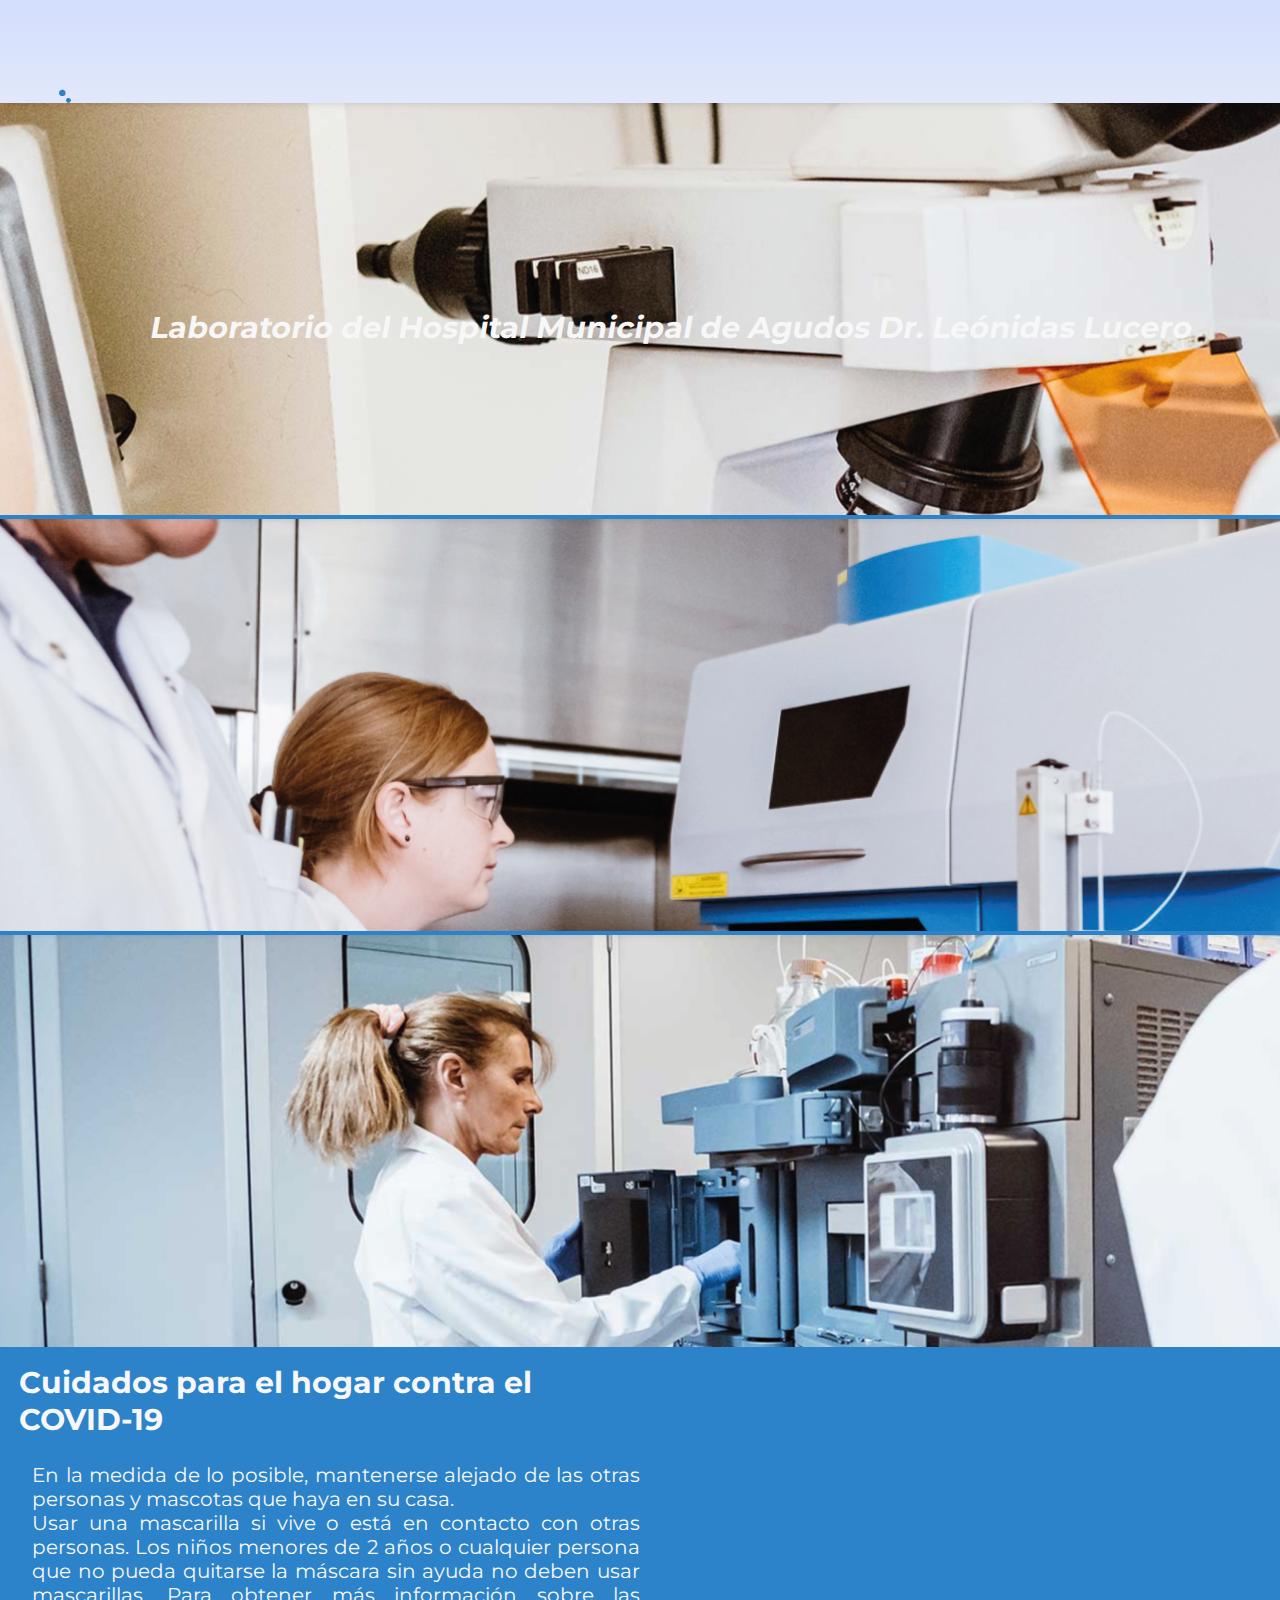
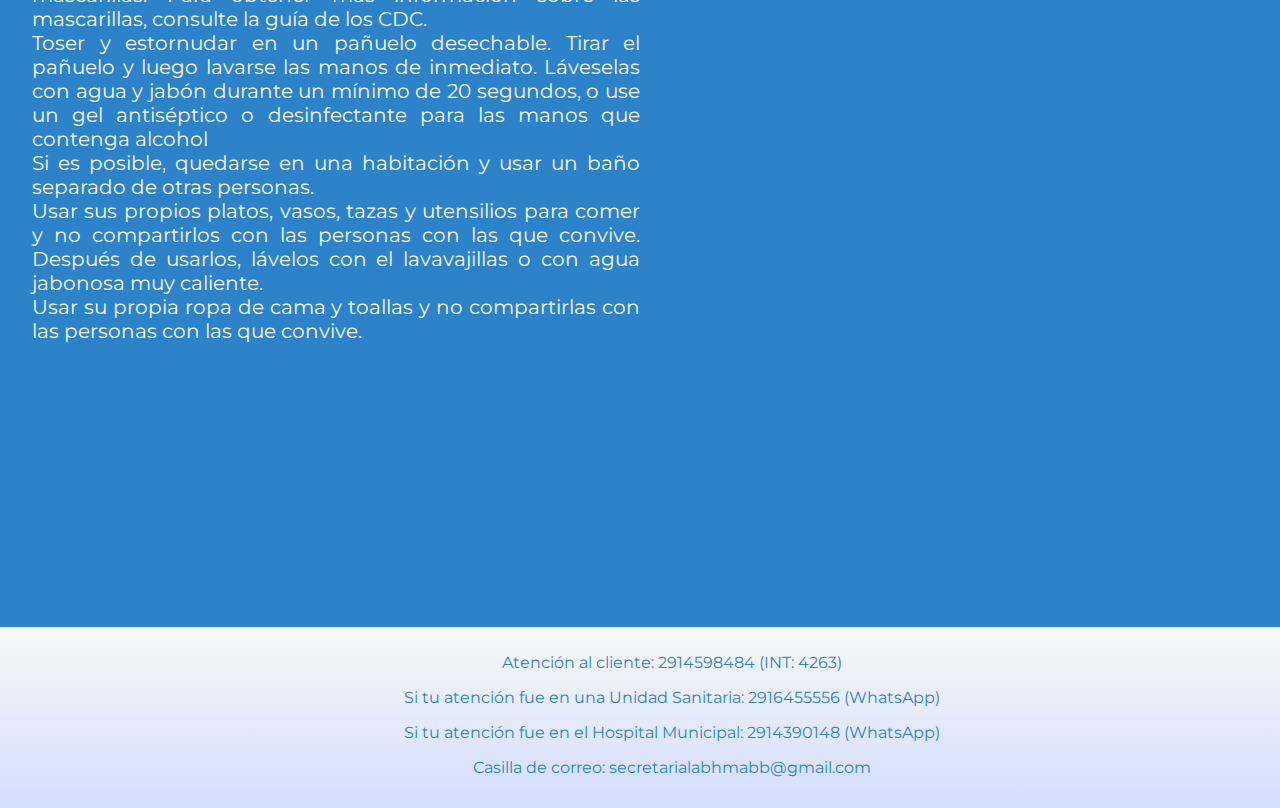
==== commit cc4df80b: "trabajo terminado, mediaqueries arregladas" ====
--- a/index.html
+++ b/index.html
@@ -1,7 +1,9 @@
 <!DOCTYPE html>
 <html lang="en">
 
-<head>
+<head>  
+    <meta name="description" content="Laboratorio Central del Hospital Municipal de Agudos Dr. Leónidas Lucero. Se realizan todo tipo de análisis, incluyendo test de COVID-19">
+    <meta name="keywords"  content="COVID, analisis, laboratorio, sangre, hospital, estudios, test"> 
     <link href="https://cdn.jsdelivr.net/npm/bootstrap@5.1.3/dist/css/bootstrap.min.css" rel="stylesheet" integrity="sha384-1BmE4kWBq78iYhFldvKuhfTAU6auU8tT94WrHftjDbrCEXSU1oBoqyl2QvZ6jIW3" crossorigin="anonymous">
     <link rel="preconnect" href="https://fonts.googleapis.com">
     <link rel="preconnect" href="https://fonts.gstatic.com" crossorigin>
@@ -10,7 +12,7 @@
     <meta charset="UTF-8">
     <meta http-equiv="X-UA-Compatible" content="IE=edge">
     <meta name="viewport" content="width=device-width, initial-scale=1.0">
-    <title>Inicio</title>
+    <title>Laboratorio Central del Hospital Municipal</title>
     <link rel="stylesheet" href= "./css/main.css">
 </head>
 
@@ -40,9 +42,7 @@
             <img src="../img/index3.png" class="d-block w-100" alt="...">
           </div>
         </div>
-    </div>
-    <!-- <img class="bannersec" src="../img/labclin.jpg" alt=""> -->
-    
+    </div>    
         <div class="contenido">
             <h2>Cuidados para el hogar contra el COVID-19</h2>
             <li>En la medida de lo posible, mantenerse alejado de las otras personas y mascotas que haya en su casa.
--- a/css/main.css
+++ b/css/main.css
@@ -3,6 +3,212 @@
   padding: 0;
   -webkit-box-sizing: border-box;
           box-sizing: border-box;
+}
+
+/*-----------------------------------------------MAP-GET------------------------------------------------------*/
+.titulo {
+  width: 85%;
+  text-align: center;
+  font-size: 30px;
+  margin: auto;
+  color: #f7f7f7;
+  padding: 1%;
+  font-family: 'Montserrat', sans-serif;
+}
+
+.bannersec {
+  height: auto;
+  width: 100%;
+  display: block;
+  margin: auto;
+  padding-top: 0%;
+  padding-bottom: 0%;
+}
+
+/*--------------------------------------------CLASES INDEX--------------------------------------------*/
+.contenido h2 {
+  font-size: 30px;
+  color: #f7f7f7;
+  padding-left: 3%;
+}
+
+.contenido li {
+  font-size: 20px;
+  color: #f7f7f7;
+  text-align: justify;
+  max-width: 1024px;
+  padding-left: 5%;
+}
+
+.video {
+  position: relative;
+  padding-bottom: 56.25%;
+  height: 0%;
+}
+
+.video iframe {
+  position: absolute;
+  top: 0;
+  left: 0;
+  width: 95%;
+  height: 100%;
+  padding-right: 5%;
+}
+
+/*--------------------------------------------CLASES ESPECIALIDADES--------------------------------------------*/
+.caja-secciones {
+  display: -webkit-box;
+  display: -ms-flexbox;
+  display: flex;
+  -webkit-box-pack: justify;
+      -ms-flex-pack: justify;
+          justify-content: space-between;
+  width: 90%;
+  margin-left: 50px;
+}
+
+.caja-secciones-desc {
+  font-size: 20px;
+  color: #f7f7f7;
+  text-align: justify;
+  width: 90%;
+  margin-left: 100px;
+}
+
+.caja-secciones-ind {
+  width: 550px;
+  padding-right: 100px;
+  padding-left: 100px;
+}
+
+.contenido-lista li {
+  font-family: 'Montserrat', sans-serif;
+  font-weight: lighter;
+  font-size: 15px;
+  text-decoration: none;
+  color: #f7f7f7;
+}
+
+/*--------------------------------------------CLASES NOSOTROS--------------------------------------------*/
+.noinline ul {
+  -webkit-padding-start: 0px;
+          padding-inline-start: 0px;
+  list-style: none;
+}
+
+/*--------------------------------------------CLASES CONTACTO--------------------------------------------*/
+.container {
+  max-width: 600px;
+  width: 100%;
+  margin: 0 20px;
+  position: relative;
+}
+
+#contactus {
+  font-style: 400 12px/16px "Roboto", Helvetica, Arial, sans-serif;
+  background: #F9F9F9;
+  padding: 25px;
+  margin: 150px 0;
+  -webkit-box-shadow: 0 0 20px 0 rgba(0, 0, 0, 0.2), 0 5px 5px 0 rgba(0, 0, 0, 0.24);
+          box-shadow: 0 0 20px 0 rgba(0, 0, 0, 0.2), 0 5px 5px 0 rgba(0, 0, 0, 0.24);
+  margin-left: 20%;
+}
+
+#contactus h3 {
+  display: block;
+  font-size: 30px;
+  font-weight: 300;
+  margin-bottom: 20px;
+  text-align: center;
+  color: #03045e;
+}
+
+#contactus h4 {
+  margin: 5px 0 15px;
+  display: block;
+  font-size: 13px;
+  font-weight: 400;
+}
+
+fieldset {
+  border: medium none !important;
+  margin: 0 0 10px;
+  min-width: 100%;
+  padding: 0;
+  width: 100%;
+}
+
+#contactus input[type="text"],
+#contactus input[type="email"],
+#contactus input[type="tel"],
+#contactus input[type="url"],
+#contactus textarea {
+  width: 95%;
+  border: 1px solid #ccc;
+  background: #FFF;
+  margin: 0 0 5px;
+  padding: 10px;
+}
+
+#contactus input[type="text"]:hover,
+#contactus input[type="email"]:hover,
+#contactus input[type="tel"]:hover,
+#contactus input[type="url"]:hover,
+#contactus textarea:hover {
+  -webkit-transition: border-color 0.3s ease-in-out;
+  transition: border-color 0.3s ease-in-out;
+  border: 1px solid #aaa;
+}
+
+#contactus textarea {
+  height: 100px;
+  max-width: 100%;
+  resize: none;
+}
+
+#contactus button[type="submit"] {
+  cursor: pointer;
+  width: 100%;
+  border: none;
+  background: #03045e;
+  color: #FFF;
+  margin: 0 0 5px;
+  padding: 10px;
+  font-size: 15px;
+}
+
+#contactus button[type="submit"]:hover {
+  background: #f07150;
+  -webkit-transition: background 0.3s ease-in-out;
+  -webkit-transition: background-color 0.3s ease-in-out;
+  transition: background-color 0.3s ease-in-out;
+}
+
+#contactus button[type="submit"]:active {
+  -webkit-box-shadow: inset 0 1px 3px rgba(0, 0, 0, 0.5);
+          box-shadow: inset 0 1px 3px rgba(0, 0, 0, 0.5);
+}
+
+#contactus input:focus,
+#contactus textarea:focus {
+  outline: 0;
+  border: 1px solid #aaa;
+}
+
+::-webkit-input-placeholder {
+  color: #888;
+}
+
+:-moz-placeholder {
+  color: #888;
+}
+
+::-moz-placeholder {
+  color: #888;
+}
+
+:-ms-input-placeholder {
+  color: #888;
 }
 
 body {
@@ -33,7 +239,7 @@
 header .nav__links li {
   display: inline-block;
   padding: 0px 20px;
-  padding-top: 10px;
+  padding-top: 5px;
 }
 
 header .nav__links li a {
@@ -84,219 +290,14 @@
   background-image: linear-gradient(to bottom, #d3defd, #f7f7f7 100%, white);
 }
 
-.titulo {
-  width: 85%;
-  text-align: center;
-  font-size: 30px;
-  margin: auto;
-  color: #f7f7f7;
-  padding: 1%;
-  font-family: 'Montserrat', sans-serif;
-}
-
-.bannersec {
-  height: auto;
-  width: 100%;
-  display: block;
-  margin: auto;
-  padding-top: 0%;
-  padding-bottom: 0%;
-}
-
-/*--------------------------------------------CLASES INDEX--------------------------------------------*/
-.contenido h2 {
-  font-size: 30px;
-  color: #f7f7f7;
-  padding-left: 3%;
-}
-
-.contenido li {
-  font-size: 20px;
-  color: #f7f7f7;
-  text-align: justify;
-  max-width: 1024px;
-  padding-left: 5%;
-}
-
-.video {
-  position: relative;
-  padding-bottom: 56.25%;
-  height: 0%;
-}
-
-.video iframe {
-  position: absolute;
-  top: 0;
-  left: 0;
-  width: 95%;
-  height: 100%;
-  padding-right: 5%;
-}
-
-/*--------------------------------------------CLASES ESPECIALIDADES--------------------------------------------*/
-.caja-secciones {
-  display: -webkit-box;
-  display: -ms-flexbox;
-  display: flex;
-  -webkit-box-pack: justify;
-      -ms-flex-pack: justify;
-          justify-content: space-between;
-  width: 90%;
-  margin-left: 50px;
-}
-
-.caja-secciones-desc {
-  font-size: 20px;
-  color: #f7f7f7;
-  text-align: justify;
-  width: 90%;
-  margin-left: 100px;
-}
-
-.caja-secciones-ind {
-  width: 550px;
-  padding-right: 100px;
-  padding-left: 100px;
-}
-
-.contenido-lista li {
-  font-family: 'Montserrat', sans-serif;
-  font-weight: lighter;
-  font-size: 15px;
-  text-decoration: none;
-  color: #f7f7f7;
-}
-
-/*--------------------------------------------CLASES NOSOTROS--------------------------------------------*/
-.noinline ul {
-  -webkit-padding-start: 0px;
-          padding-inline-start: 0px;
-  list-style: none;
-}
-
-/*--------------------------------------------CLASES CONTACTO--------------------------------------------*/
-.container {
-  max-width: 600px;
-  width: 100%;
-  margin: 0 20px;
-  position: relative;
-}
-
-#contactus {
-  font: 400 12px/16px "Roboto", Helvetica, Arial, sans-serif;
-  background: #F9F9F9;
-  padding: 25px;
-  margin: 150px 0;
-  -webkit-box-shadow: 0 0 20px 0 rgba(0, 0, 0, 0.2), 0 5px 5px 0 rgba(0, 0, 0, 0.24);
-          box-shadow: 0 0 20px 0 rgba(0, 0, 0, 0.2), 0 5px 5px 0 rgba(0, 0, 0, 0.24);
-  margin-left: 20%;
-}
-
-#contactus h3 {
-  display: block;
-  font-size: 30px;
-  font-weight: 300;
-  margin-bottom: 20px;
-  text-align: center;
-  color: #03045e;
-}
-
-#contactus h4 {
-  margin: 5px 0 15px;
-  display: block;
-  font-size: 13px;
-  font-weight: 400;
-}
-
-fieldset {
-  border: medium none !important;
-  margin: 0 0 10px;
-  min-width: 100%;
-  padding: 0;
-  width: 100%;
-}
-
-#contactus input[type="text"],
-#contactus input[type="email"],
-#contactus input[type="tel"],
-#contactus input[type="url"],
-#contactus textarea {
-  width: 95%;
-  border: 1px solid #ccc;
-  background: #FFF;
-  margin: 0 0 5px;
-  padding: 10px;
-}
-
-#contactus input[type="text"]:hover,
-#contactus input[type="email"]:hover,
-#contactus input[type="tel"]:hover,
-#contactus input[type="url"]:hover,
-#contactus textarea:hover {
-  -webkit-transition: border-color 0.3s ease-in-out;
-  transition: border-color 0.3s ease-in-out;
-  border: 1px solid #aaa;
-}
-
-#contactus textarea {
-  height: 100px;
-  max-width: 100%;
-  resize: none;
-}
-
-#contactus button[type="submit"] {
-  cursor: pointer;
-  width: 100%;
-  border: none;
-  background: #03045e;
-  color: #FFF;
-  margin: 0 0 5px;
-  padding: 10px;
-  font-size: 15px;
-}
-
-#contactus button[type="submit"]:hover {
-  background: #f07150;
-  -webkit-transition: background 0.3s ease-in-out;
-  -webkit-transition: background-color 0.3s ease-in-out;
-  transition: background-color 0.3s ease-in-out;
-}
-
-#contactus button[type="submit"]:active {
-  -webkit-box-shadow: inset 0 1px 3px rgba(0, 0, 0, 0.5);
-          box-shadow: inset 0 1px 3px rgba(0, 0, 0, 0.5);
-}
-
-#contactus input:focus,
-#contactus textarea:focus {
-  outline: 0;
-  border: 1px solid #aaa;
-}
-
-::-webkit-input-placeholder {
-  color: #888;
-}
-
-:-moz-placeholder {
-  color: #888;
-}
-
-::-moz-placeholder {
-  color: #888;
-}
-
-:-ms-input-placeholder {
-  color: #888;
-}
-
 /*--------------------------------------------GRID INDEX--------------------------------------------*/
 .grid_index {
   display: -ms-grid;
   display: grid;
-  -ms-grid-columns: (50%)[2];
-      grid-template-columns: repeat(2, 50%);
-  -ms-grid-rows: 10% 4% 28% 48% auto;
-      grid-template-rows: 10% 4% 28% 48% auto;
+  -ms-grid-columns: 50% 50%;
+      grid-template-columns: 50% 50%;
+  -ms-grid-rows: 11% 4% 28% 48% auto;
+      grid-template-rows: 11% 4% 28% 48% auto;
   grid-row-gap: 1.5rem;
   grid-column-gap: 4rem;
       grid-template-areas: "header header"@@ -366,8 +367,8 @@
           align-items: center;
   -ms-grid-columns: 100%;
       grid-template-columns: 100%;
-  -ms-grid-rows: 11.5% 6% 35% 45% auto;
-      grid-template-rows: 11.5% 6% 35% 45% auto;
+  -ms-grid-rows: 11% 3% 35% 45% auto;
+      grid-template-rows: 11% 3% 35% 45% auto;
   grid-row-gap: 1.5rem;
       grid-template-areas: "header"  "title"@@ -419,13 +420,18 @@
 }
 
 /*--------------------------------------------GRID-NOSOTROS--------------------------------------------*/
+.padding_grid, .politicas, .vision, .mision, .valores, .staff {
+  padding-left: 3%;
+  padding-right: 3%;
+}
+
 .grid_nos {
   display: -ms-grid;
   display: grid;
   -ms-grid-columns: 50% 50%;
       grid-template-columns: 50% 50%;
-  -ms-grid-rows: 6.5% 3% 18% 6% 5% 5% 5% 3% auto;
-      grid-template-rows: 6.5% 3% 18% 6% 5% 5% 5% 3% auto;
+  -ms-grid-rows: 7% 1.5% 18% 6% 5% 5% 5% 3% auto;
+      grid-template-rows: 7% 1.5% 18% 6% 5% 5% 5% 3% auto;
   grid-row-gap: 1.5rem;
   grid-column-gap: 1.5rem;
       grid-template-areas: "header header"@@ -475,8 +481,6 @@
   -ms-grid-column-span: 2;
   grid-area: politicas;
   text-align: center;
-  padding-left: 3%;
-  padding-right: 3%;
 }
 
 .vision {
@@ -485,8 +489,6 @@
   -ms-grid-column-span: 2;
   grid-area: vision;
   text-align: center;
-  padding-left: 3%;
-  padding-right: 3%;
 }
 
 .mision {
@@ -495,8 +497,6 @@
   -ms-grid-column-span: 2;
   grid-area: mision;
   text-align: center;
-  padding-left: 3%;
-  padding-right: 3%;
 }
 
 .valores {
@@ -505,8 +505,6 @@
   -ms-grid-column-span: 2;
   grid-area: valores;
   text-align: center;
-  padding-left: 3%;
-  padding-right: 3%;
 }
 
 .staff {
@@ -515,8 +513,6 @@
   -ms-grid-column-span: 2;
   grid-area: staff;
   text-align: center;
-  padding-left: 3%;
-  padding-right: 3%;
 }
 
 .jefe {
@@ -598,8 +594,8 @@
   display: grid;
   -ms-grid-columns: 50% 50%;
       grid-template-columns: 50% 50%;
-  -ms-grid-rows: 11.5% 4% 25% 45% auto;
-      grid-template-rows: 11.5% 4% 25% 45% auto;
+  -ms-grid-rows: 9.5% 4% 22% 45% auto;
+      grid-template-rows: 9.5% 4% 22% 45% auto;
   grid-row-gap: 1.5rem;
   grid-column-gap: 1.5rem;
       grid-template-areas: "header header"@@ -660,7 +656,6 @@
 
 .titulo_secc {
   width: 85%;
-  text-align: center;
   font-size: 24px;
   margin: auto;
   color: #03045e;
@@ -674,7 +669,6 @@
 
 .subtitulo_secc {
   width: 85%;
-  text-align: center;
   font-size: 20px;
   margin: auto;
   color: #f7f7f7;
@@ -734,8 +728,8 @@
     display: grid;
     -ms-grid-columns: 100%;
         grid-template-columns: 100%;
-    -ms-grid-rows: 16% 4% 15% 30% 21% auto;
-        grid-template-rows: 16% 4% 15% 30% 21% auto;
+    -ms-grid-rows: 18% 4% 10% 35% 21% auto;
+        grid-template-rows: 18% 4% 10% 35% 21% auto;
     grid-row-gap: 1.5rem;
         grid-template-areas: "header"  "title"@@ -753,9 +747,7 @@
     -ms-grid-row: 2;
     -ms-grid-column: 1;
     grid-area: title;
-    -ms-flex-item-align: center;
-        -ms-grid-row-align: center;
-        align-self: center;
+    text-align: center;
   }
   .bannersec {
     -ms-grid-row: 3;
@@ -798,6 +790,7 @@
     color: #2c83c9;
     font-size: 25px;
     padding-left: 3%;
+    text-align: center;
   }
   .contenido li {
     color: #2c83c9;
@@ -812,6 +805,10 @@
   }
   .footer {
     color: #2c83c9;
+    text-align: center;
+  }
+  header li a {
+    font-size: 22px;
   }
 }
 
@@ -857,8 +854,8 @@
     display: grid;
     -ms-grid-columns: 100%;
         grid-template-columns: 100%;
-    -ms-grid-rows: 16% 4% 8% 42% 12% auto;
-        grid-template-rows: 16% 4% 8% 42% 12% auto;
+    -ms-grid-rows: 18% 4% 10% 38% 15% auto;
+        grid-template-rows: 18% 4% 10% 38% 15% auto;
     grid-row-gap: 1.5rem;
         grid-template-areas: "header"  "title"@@ -936,15 +933,26 @@
   .footer {
     color: #2c83c9;
     background-color: #f7f7f7;
-    font-size: 15px;
+    font-size: 10px;
+    text-align: center;
   }
   .grid_index .titulo {
     color: #f7f7f7;
-    font-size: 23px;
+    font-size: 20px;
+    text-align: centro;
   }
   .footer p {
     padding-right: 5%;
     padding-left: 5%;
+  }
+  header li, header a {
+    margin-top: 0px;
+    font-family: 'Montserrat', sans-serif;
+    font-weight: lighter;
+    font-size: px;
+    text-decoration: none;
+    color: #2c83c9;
+    list-style: none;
   }
 }
 
@@ -988,13 +996,13 @@
     display: grid;
     -ms-grid-columns: 100%;
         grid-template-columns: 100%;
-    -ms-grid-rows: 23% 4% 11.5% 47% auto;
-        grid-template-rows: 23% 4% 11.5% 47% auto;
+    -ms-grid-rows: 25% 8% 13% 40% auto;
+        grid-template-rows: 25% 8% 13% 40% auto;
     grid-row-gap: 1.5rem;
         grid-template-areas: "header"  "title"  "img"- "texto"+ "accordion"  "footer";
   }
   header {
@@ -1010,6 +1018,11 @@
         -ms-grid-row-align: center;
         align-self: center;
   }
+  .accordion {
+    -ms-grid-row: 4;
+    -ms-grid-column: 1;
+    grid-area: accordion;
+  }
   .bannersec {
     -ms-grid-row: 3;
     -ms-grid-column: 1;
@@ -1018,27 +1031,6 @@
         -ms-grid-row-align: center;
         align-self: center;
   }
-  .docencia {
-    grid-area: docencia;
-    -ms-flex-item-align: center;
-        -ms-grid-row-align: center;
-        align-self: center;
-    padding-right: 5%;
-  }
-  .investigacion {
-    grid-area: investigacion;
-    -ms-flex-item-align: center;
-        -ms-grid-row-align: center;
-        align-self: center;
-    padding-right: 5%;
-  }
-  .produc {
-    grid-area: produc;
-    -ms-flex-item-align: center;
-        -ms-grid-row-align: center;
-        align-self: center;
-    padding-right: 5%;
-  }
   .footer {
     -ms-grid-row: 5;
     -ms-grid-column: 1;
@@ -1046,6 +1038,15 @@
     -ms-flex-item-align: center;
         -ms-grid-row-align: center;
         align-self: center;
+  }
+  header li, header a {
+    margin-top: 5px;
+    font-family: 'Montserrat', sans-serif;
+    font-weight: lighter;
+    font-size: 18px;
+    text-decoration: none;
+    color: #2c83c9;
+    list-style: none;
   }
 }
 
@@ -1091,19 +1092,24 @@
     display: grid;
     -ms-grid-columns: 100%;
         grid-template-columns: 100%;
-    -ms-grid-rows: 23% 4% 7% 47% auto;
-        grid-template-rows: 23% 4% 7% 47% auto;
+    -ms-grid-rows: 25% 15% 1% 40% auto;
+        grid-template-rows: 25% 15% 1% 40% auto;
     grid-row-gap: 1.5rem;
         grid-template-areas: "header"  "title"  "img"- "texto"+ "accordion"  "footer";
   }
   header {
     -ms-grid-row: 1;
     -ms-grid-column: 1;
     grid-area: header;
+  }
+  .accordion {
+    -ms-grid-row: 4;
+    -ms-grid-column: 1;
+    grid-area: accordion;
   }
   .titulo {
     -ms-grid-row: 2;
@@ -1121,27 +1127,6 @@
         -ms-grid-row-align: center;
         align-self: center;
   }
-  .docencia {
-    grid-area: docencia;
-    -ms-flex-item-align: center;
-        -ms-grid-row-align: center;
-        align-self: center;
-    padding-right: 5%;
-  }
-  .investigacion {
-    grid-area: investigacion;
-    -ms-flex-item-align: center;
-        -ms-grid-row-align: center;
-        align-self: center;
-    padding-right: 5%;
-  }
-  .produc {
-    grid-area: produc;
-    -ms-flex-item-align: center;
-        -ms-grid-row-align: center;
-        align-self: center;
-    padding-right: 5%;
-  }
   .footer {
     -ms-grid-row: 5;
     -ms-grid-column: 1;
@@ -1164,4 +1149,743 @@
     padding-left: 5%;
   }
 }
+
+/*--------------------------------------------MEDIA QUERIES NOSOTROS 768px--------------------------------------------*/
+@media screen and (max-width: 768px) {
+  .padding_grid, .politicas, .vision, .mision, .valores, .staff {
+    padding-left: 3%;
+    padding-right: 3%;
+  }
+  .grid_nos {
+    display: -ms-grid;
+    display: grid;
+    -ms-grid-columns: 50% 50%;
+        grid-template-columns: 50% 50%;
+    -ms-grid-rows: 15% 3% 8% 9% 5% 6% 5% 3% auto;
+        grid-template-rows: 15% 3% 8% 9% 5% 6% 5% 3% auto;
+    grid-row-gap: 1.5rem;
+    grid-column-gap: 1.5rem;
+        grid-template-areas: "header header"+ "title title"+ "img img"+ "politicas politicas"+ "vision vision"+ "mision mision"+ "valores valores"+ "staff staff"+ "jefe subjefe"+ "secretaria jeferes"+ "agentes agentes"+ "profesionales tecnicos"+ "footer footer";
+  }
+  .grid_nos, li {
+    color: #2c83c9;
+    font-size: 15px;
+    padding-right: 5%;
+  }
+  header {
+    -ms-grid-row: 1;
+    -ms-grid-column: 1;
+    -ms-grid-column-span: 2;
+    grid-area: header;
+  }
+  .titulo {
+    -ms-grid-row: 2;
+    -ms-grid-column: 1;
+    -ms-grid-column-span: 2;
+    grid-area: title;
+  }
+  .bannersec {
+    -ms-grid-row: 3;
+    -ms-grid-column: 1;
+    -ms-grid-column-span: 2;
+    grid-area: img;
+  }
+  .politicas {
+    -ms-grid-row: 4;
+    -ms-grid-column: 1;
+    -ms-grid-column-span: 2;
+    grid-area: politicas;
+    text-align: center;
+    padding-left: 3%;
+    padding-right: 3%;
+  }
+  .vision {
+    -ms-grid-row: 5;
+    -ms-grid-column: 1;
+    -ms-grid-column-span: 2;
+    grid-area: vision;
+    text-align: center;
+    padding-left: 3%;
+    padding-right: 3%;
+  }
+  .mision {
+    -ms-grid-row: 6;
+    -ms-grid-column: 1;
+    -ms-grid-column-span: 2;
+    grid-area: mision;
+    text-align: center;
+    padding-left: 3%;
+    padding-right: 3%;
+  }
+  .valores {
+    -ms-grid-row: 7;
+    -ms-grid-column: 1;
+    -ms-grid-column-span: 2;
+    grid-area: valores;
+    text-align: center;
+    padding-left: 3%;
+    padding-right: 3%;
+  }
+  .staff {
+    -ms-grid-row: 8;
+    -ms-grid-column: 1;
+    -ms-grid-column-span: 2;
+    grid-area: staff;
+    text-align: center;
+    padding-left: 3%;
+    padding-right: 3%;
+  }
+  .jefe {
+    -ms-grid-row: 9;
+    -ms-grid-column: 1;
+    grid-area: jefe;
+    text-align: center;
+    margin: 0px;
+    padding-left: 13%;
+    padding-right: 3%;
+  }
+  .subjefe {
+    -ms-grid-row: 9;
+    -ms-grid-column: 2;
+    grid-area: subjefe;
+    text-align: center;
+    margin: 0px;
+    padding-left: 3%;
+    padding-right: 13%;
+  }
+  .agentes {
+    -ms-grid-row: 11;
+    -ms-grid-column: 1;
+    -ms-grid-column-span: 2;
+    grid-area: agentes;
+    text-align: center;
+    padding-left: 13%;
+    padding-right: 13%;
+  }
+  .profesionales {
+    -ms-grid-row: 12;
+    -ms-grid-column: 1;
+    grid-area: profesionales;
+    text-align: center;
+    margin: 0px;
+  }
+  .tecnicos {
+    -ms-grid-row: 12;
+    -ms-grid-column: 2;
+    grid-area: tecnicos;
+    text-align: center;
+    margin: 0px;
+  }
+  .secretaria {
+    -ms-grid-row: 10;
+    -ms-grid-column: 1;
+    grid-area: secretaria;
+    text-align: center;
+    margin: 0px;
+    padding-left: 13%;
+    padding-right: 3%;
+  }
+  .jeferes {
+    -ms-grid-row: 10;
+    -ms-grid-column: 2;
+    grid-area: jeferes;
+    text-align: center;
+    margin: 0px;
+    padding-left: 3%;
+    padding-right: 13%;
+  }
+  .footer {
+    -ms-grid-row: 13;
+    -ms-grid-column: 1;
+    -ms-grid-column-span: 2;
+    grid-area: footer;
+  }
+  header {
+    display: -webkit-box;
+    display: -ms-flexbox;
+    display: flex;
+    -webkit-box-orient: vertical;
+    -webkit-box-direction: normal;
+        -ms-flex-direction: column;
+            flex-direction: column;
+    padding: 30px 7% 30px 3%;
+    -webkit-box-shadow: 0px 0px 8px rgba(0, 0, 0, 0.6);
+            box-shadow: 0px 0px 8px rgba(0, 0, 0, 0.6);
+    -webkit-box-align: center;
+        -ms-flex-align: center;
+            align-items: center;
+  }
+  .titulo_secc {
+    width: 85%;
+    font-size: 24px;
+    margin: auto;
+    color: #f7f7f7;
+    padding: 1%;
+    font-family: 'Montserrat', sans-serif;
+    background-color: #2c83c9;
+  }
+}
+
+/*--------------------------------------------MEDIA QUERIES NOSOTROS 425px--------------------------------------------*/
+@media screen and (max-width: 425px) {
+  body {
+    background-color: #2c83c9;
+  }
+  .padding_grid, .politicas, .vision, .mision, .valores, .staff {
+    padding-left: 3%;
+    padding-right: 3%;
+  }
+  .grid_nos {
+    display: -ms-grid;
+    display: grid;
+    -ms-grid-columns: 50% 50%;
+        grid-template-columns: 50% 50%;
+    -ms-grid-rows: 14% 1% 6% 13% 5% 6% 5% 3% auto;
+        grid-template-rows: 14% 1% 6% 13% 5% 6% 5% 3% auto;
+    grid-row-gap: 1.5rem;
+    grid-column-gap: 1.5rem;
+        grid-template-areas: "header header"+ "title title"+ "img img"+ "politicas politicas"+ "vision vision"+ "mision mision"+ "valores valores"+ "staff staff"+ "jefe subjefe"+ "secretaria jeferes"+ "agentes agentes"+ "profesionales tecnicos"+ "footer footer";
+    background-color: #2c83c9;
+  }
+  .grid_nos .titulo_secc {
+    background-color: #f7f7f7;
+    color: #03045e;
+  }
+  .grid_nos .titulo {
+    color: #f7f7f7;
+    padding: 5%;
+  }
+  .grid_nos, li {
+    color: #f7f7f7;
+    font-size: 15px;
+    padding-right: 5%;
+  }
+  header {
+    -ms-grid-row: 1;
+    -ms-grid-column: 1;
+    -ms-grid-column-span: 2;
+    grid-area: header;
+  }
+  .titulo {
+    -ms-grid-row: 2;
+    -ms-grid-column: 1;
+    -ms-grid-column-span: 2;
+    grid-area: title;
+  }
+  .bannersec {
+    -ms-grid-row: 3;
+    -ms-grid-column: 1;
+    -ms-grid-column-span: 2;
+    grid-area: img;
+  }
+  .politicas {
+    -ms-grid-row: 4;
+    -ms-grid-column: 1;
+    -ms-grid-column-span: 2;
+    grid-area: politicas;
+    text-align: center;
+    padding-left: 3%;
+    padding-right: 3%;
+  }
+  .vision {
+    -ms-grid-row: 5;
+    -ms-grid-column: 1;
+    -ms-grid-column-span: 2;
+    grid-area: vision;
+    text-align: center;
+    padding-left: 3%;
+    padding-right: 3%;
+  }
+  .mision {
+    -ms-grid-row: 6;
+    -ms-grid-column: 1;
+    -ms-grid-column-span: 2;
+    grid-area: mision;
+    text-align: center;
+    padding-left: 3%;
+    padding-right: 3%;
+  }
+  .valores {
+    -ms-grid-row: 7;
+    -ms-grid-column: 1;
+    -ms-grid-column-span: 2;
+    grid-area: valores;
+    text-align: center;
+    padding-left: 3%;
+    padding-right: 3%;
+  }
+  .staff {
+    -ms-grid-row: 8;
+    -ms-grid-column: 1;
+    -ms-grid-column-span: 2;
+    grid-area: staff;
+    text-align: center;
+    padding-left: 3%;
+    padding-right: 3%;
+  }
+  .jefe {
+    -ms-grid-row: 9;
+    -ms-grid-column: 1;
+    grid-area: jefe;
+    text-align: center;
+    margin: 0px;
+    padding-left: 13%;
+    padding-right: 3%;
+  }
+  .subjefe {
+    -ms-grid-row: 9;
+    -ms-grid-column: 2;
+    grid-area: subjefe;
+    text-align: center;
+    margin: 0px;
+    padding-left: 3%;
+    padding-right: 13%;
+  }
+  .agentes {
+    -ms-grid-row: 11;
+    -ms-grid-column: 1;
+    -ms-grid-column-span: 2;
+    grid-area: agentes;
+    text-align: center;
+    padding-left: 13%;
+    padding-right: 13%;
+  }
+  .profesionales {
+    -ms-grid-row: 12;
+    -ms-grid-column: 1;
+    grid-area: profesionales;
+    text-align: center;
+    margin: 0px;
+  }
+  .tecnicos {
+    -ms-grid-row: 12;
+    -ms-grid-column: 2;
+    grid-area: tecnicos;
+    text-align: center;
+    margin: 0px;
+  }
+  .secretaria {
+    -ms-grid-row: 10;
+    -ms-grid-column: 1;
+    grid-area: secretaria;
+    text-align: center;
+    margin: 0px;
+    padding-left: 13%;
+    padding-right: 3%;
+  }
+  .jeferes {
+    -ms-grid-row: 10;
+    -ms-grid-column: 2;
+    grid-area: jeferes;
+    text-align: center;
+    margin: 0px;
+    padding-left: 3%;
+    padding-right: 13%;
+  }
+  .footer {
+    -ms-grid-row: 13;
+    -ms-grid-column: 1;
+    -ms-grid-column-span: 2;
+    grid-area: footer;
+  }
+  header {
+    display: -webkit-box;
+    display: -ms-flexbox;
+    display: flex;
+    -webkit-box-orient: vertical;
+    -webkit-box-direction: normal;
+        -ms-flex-direction: column;
+            flex-direction: column;
+    padding: 30px 7% 30px 3%;
+    -webkit-box-shadow: 0px 0px 8px rgba(0, 0, 0, 0.6);
+            box-shadow: 0px 0px 8px rgba(0, 0, 0, 0.6);
+    -webkit-box-align: center;
+        -ms-flex-align: center;
+            align-items: center;
+  }
+  .titulo_secc {
+    width: 85%;
+    font-size: 24px;
+    margin: auto;
+    padding: 1%;
+    font-family: 'Montserrat', sans-serif;
+  }
+}
+
+/*--------------------------------------------MEDIA QUERIES CONTACTO 768px--------------------------------------------*/
+@media screen and (max-width: 768px) {
+  header {
+    display: -webkit-box;
+    display: -ms-flexbox;
+    display: flex;
+    -webkit-box-orient: vertical;
+    -webkit-box-direction: normal;
+        -ms-flex-direction: column;
+            flex-direction: column;
+    padding: 30px 7% 30px 3%;
+    -webkit-box-shadow: 0px 0px 8px rgba(0, 0, 0, 0.6);
+            box-shadow: 0px 0px 8px rgba(0, 0, 0, 0.6);
+    -webkit-box-align: center;
+        -ms-flex-align: center;
+            align-items: center;
+  }
+  .grid_contact {
+    display: -ms-grid;
+    display: grid;
+    -ms-grid-columns: 50% 50%;
+        grid-template-columns: 50% 50%;
+    -ms-grid-columns: 100%;
+        grid-template-columns: 100%;
+    -ms-grid-rows: 20% 4% 10% 27% 25% auto;
+        grid-template-rows: 20% 4% 10% 27% 25% auto;
+    grid-row-gap: 1.5rem;
+        grid-template-areas: "header"+ "title"+ "img"+ "form"+ "faqs"+ "footer";
+  }
+  header {
+    -ms-grid-row: 1;
+    -ms-grid-column: 1;
+    grid-area: header;
+  }
+  .titulo {
+    -ms-grid-row: 2;
+    -ms-grid-column: 1;
+    grid-area: title;
+  }
+  .bannersec {
+    -ms-grid-row: 3;
+    -ms-grid-column: 1;
+    grid-area: img;
+  }
+  .form {
+    -ms-grid-row: 4;
+    -ms-grid-column: 1;
+    grid-area: form;
+  }
+  .faqs {
+    -ms-grid-row: 5;
+    -ms-grid-column: 1;
+    grid-area: faqs;
+    margin-top: 17%;
+    margin-right: 10%;
+  }
+  .footer {
+    -ms-grid-row: 6;
+    -ms-grid-column: 1;
+    grid-area: footer;
+  }
+  #contactus {
+    font-style: 400 12px/16px "Roboto", Helvetica, Arial, sans-serif;
+    background: #F9F9F9;
+    padding: 25px;
+    margin: 0px;
+    margin-top: 40px;
+    -webkit-box-shadow: 0 0 20px 0 rgba(0, 0, 0, 0.2), 0 5px 5px 0 rgba(0, 0, 0, 0.24);
+            box-shadow: 0 0 20px 0 rgba(0, 0, 0, 0.2), 0 5px 5px 0 rgba(0, 0, 0, 0.24);
+    margin-left: 20%;
+  }
+  #accordionFlushExample {
+    margin-top: 40px;
+    margin-left: 50px;
+  }
+}
+
+/*--------------------------------------------MEDIA QUERIES CONTACTO 425px--------------------------------------------*/
+@media screen and (max-width: 425px) {
+  header {
+    display: -webkit-box;
+    display: -ms-flexbox;
+    display: flex;
+    -webkit-box-orient: vertical;
+    -webkit-box-direction: normal;
+        -ms-flex-direction: column;
+            flex-direction: column;
+    padding: 30px 7% 30px 3%;
+    -webkit-box-shadow: 0px 0px 8px rgba(0, 0, 0, 0.6);
+            box-shadow: 0px 0px 8px rgba(0, 0, 0, 0.6);
+    -webkit-box-align: center;
+        -ms-flex-align: center;
+            align-items: center;
+  }
+  .grid_contact {
+    display: -ms-grid;
+    display: grid;
+    -ms-grid-columns: 50% 50%;
+        grid-template-columns: 50% 50%;
+    background: #2c83c9;
+    -ms-grid-columns: 100%;
+        grid-template-columns: 100%;
+    -ms-grid-rows: 20% 2% 7% 31% 25% auto;
+        grid-template-rows: 20% 2% 7% 31% 25% auto;
+    grid-row-gap: 1.5rem;
+        grid-template-areas: "header"+ "title"+ "img"+ "form"+ "faqs"+ "footer";
+  }
+  .grid_contact .titulo {
+    color: #f7f7f7;
+    padding: 5%;
+  }
+  header {
+    -ms-grid-row: 1;
+    -ms-grid-column: 1;
+    grid-area: header;
+  }
+  .titulo {
+    -ms-grid-row: 2;
+    -ms-grid-column: 1;
+    grid-area: title;
+    font-size: 25px;
+  }
+  .bannersec {
+    -ms-grid-row: 3;
+    -ms-grid-column: 1;
+    grid-area: img;
+  }
+  .form {
+    -ms-grid-row: 4;
+    -ms-grid-column: 1;
+    grid-area: form;
+  }
+  .faqs {
+    -ms-grid-row: 5;
+    -ms-grid-column: 1;
+    grid-area: faqs;
+    margin-top: 17%;
+    margin-right: 10%;
+  }
+  .footer {
+    -ms-grid-row: 6;
+    -ms-grid-column: 1;
+    grid-area: footer;
+  }
+  #contactus.form {
+    font-style: 400 12px/16px "Roboto", Helvetica, Arial, sans-serif;
+    background: #F9F9F9;
+    margin-left: 5%;
+    margin-right: 5%;
+    -webkit-box-shadow: 0 0 20px 0 rgba(0, 0, 0, 0.2), 0 5px 5px 0 rgba(0, 0, 0, 0.24);
+            box-shadow: 0 0 20px 0 rgba(0, 0, 0, 0.2), 0 5px 5px 0 rgba(0, 0, 0, 0.24);
+  }
+  #accordionFlushExample {
+    margin-top: 30px;
+    margin-left: 5%;
+    margin-right: 5%;
+  }
+  .container {
+    margin: 0px;
+    padding: 0px;
+  }
+}
+
+/*--------------------------------------------MEDIA QUERIES ESPECIALIDADES 768px--------------------------------------------*/
+@media screen and (max-width: 768px) {
+  body {
+    background-color: #f7f7f7;
+  }
+  header {
+    display: -webkit-box;
+    display: -ms-flexbox;
+    display: flex;
+    -webkit-box-orient: vertical;
+    -webkit-box-direction: normal;
+        -ms-flex-direction: column;
+            flex-direction: column;
+    padding: 30px 7% 30px 3%;
+    -webkit-box-shadow: 0px 0px 8px rgba(0, 0, 0, 0.6);
+            box-shadow: 0px 0px 8px rgba(0, 0, 0, 0.6);
+    -webkit-box-align: center;
+        -ms-flex-align: center;
+            align-items: center;
+  }
+  .titulo {
+    color: #2c83c9;
+    padding: 5%;
+  }
+  .titulo_secc {
+    width: 85%;
+    font-size: 24px;
+    margin: auto;
+    color: #f7f7f7;
+    padding: 1%;
+    font-family: 'Montserrat', sans-serif;
+    background-color: #03045e;
+    text-align: center;
+  }
+  .nav__links {
+    font-size: 8px;
+    display: -webkit-box;
+    display: -ms-flexbox;
+    display: flex;
+    -webkit-box-orient: vertical;
+    -webkit-box-direction: normal;
+        -ms-flex-direction: column;
+            flex-direction: column;
+    -webkit-box-align: center;
+        -ms-flex-align: center;
+            align-items: center;
+  }
+  .contenido-lista li {
+    font-family: 'Montserrat', sans-serif;
+    font-weight: lighter;
+    font-size: 15px;
+    text-decoration: none;
+    color: #2c83c9;
+  }
+  .caja-secciones {
+    display: -webkit-box;
+    display: -ms-flexbox;
+    display: flex;
+    -webkit-box-pack: justify;
+        -ms-flex-pack: justify;
+            justify-content: space-between;
+    width: 90%;
+    margin-left: 50px;
+  }
+  .caja-secciones-desc {
+    font-size: 13px;
+    color: #2c83c9;
+    text-align: justify;
+    width: 90%;
+    margin-left: 30px;
+  }
+  .caja-secciones-ind {
+    width: 50%;
+    padding-right: 0px;
+    padding-left: 0px;
+  }
+  .contenido-lista li {
+    font-family: 'Montserrat', sans-serif;
+    font-weight: lighter;
+    font-size: 15px;
+    text-decoration: none;
+    color: #2c83c9;
+  }
+  .subtitulo_secc {
+    text-align: center;
+  }
+}
+
+/*--------------------------------------------MEDIA QUERIES ESPECIALIDADES 425px--------------------------------------------*/
+@media screen and (max-width: 425px) {
+  body {
+    background-color: #2c83c9;
+    width: 100%;
+    margin: 0;
+  }
+  header {
+    display: -webkit-box;
+    display: -ms-flexbox;
+    display: flex;
+    -webkit-box-orient: vertical;
+    -webkit-box-direction: normal;
+        -ms-flex-direction: column;
+            flex-direction: column;
+    padding: 30px 7% 30px 3%;
+    -webkit-box-shadow: 0px 0px 8px rgba(0, 0, 0, 0.6);
+            box-shadow: 0px 0px 8px rgba(0, 0, 0, 0.6);
+    -webkit-box-align: center;
+        -ms-flex-align: center;
+            align-items: center;
+  }
+  .titulo {
+    color: #f7f7f7;
+    padding: 5%;
+  }
+  .titulo_secc {
+    width: 85%;
+    font-size: 19px;
+    margin: auto;
+    color: #03045e;
+    padding: 1%;
+    font-family: 'Montserrat', sans-serif;
+    background-color: #f7f7f7;
+    text-align: center;
+  }
+  .nav__links {
+    font-size: 8px;
+    display: -webkit-box;
+    display: -ms-flexbox;
+    display: flex;
+    -webkit-box-orient: vertical;
+    -webkit-box-direction: normal;
+        -ms-flex-direction: column;
+            flex-direction: column;
+    -webkit-box-align: center;
+        -ms-flex-align: center;
+            align-items: center;
+  }
+  .contenido-lista li {
+    font-family: 'Montserrat', sans-serif;
+    font-weight: lighter;
+    font-size: 10px;
+    text-decoration: none;
+    color: #2c83c9;
+  }
+  .caja-secciones {
+    display: -webkit-box;
+    display: -ms-flexbox;
+    display: flex;
+    -webkit-box-pack: justify;
+        -ms-flex-pack: justify;
+            justify-content: space-between;
+    width: 35%;
+    margin-left: 10px;
+  }
+  .caja-secciones-desc {
+    font-size: 13px;
+    color: #f7f7f7;
+    text-align: justify;
+    width: 90%;
+    margin-left: 25px;
+  }
+  .caja-secciones-ind {
+    width: 100%;
+    padding-right: 0px;
+    padding-left: 0px;
+  }
+  .contenido-lista li {
+    font-family: 'Montserrat', sans-serif;
+    font-weight: lighter;
+    font-size: 12px;
+    text-decoration: none;
+    color: #f7f7f7;
+    margin-left: 0px;
+  }
+  .subtitulo_secc {
+    font-size: 10px;
+    text-align: center;
+  }
+}
 /*# sourceMappingURL=main.css.map */